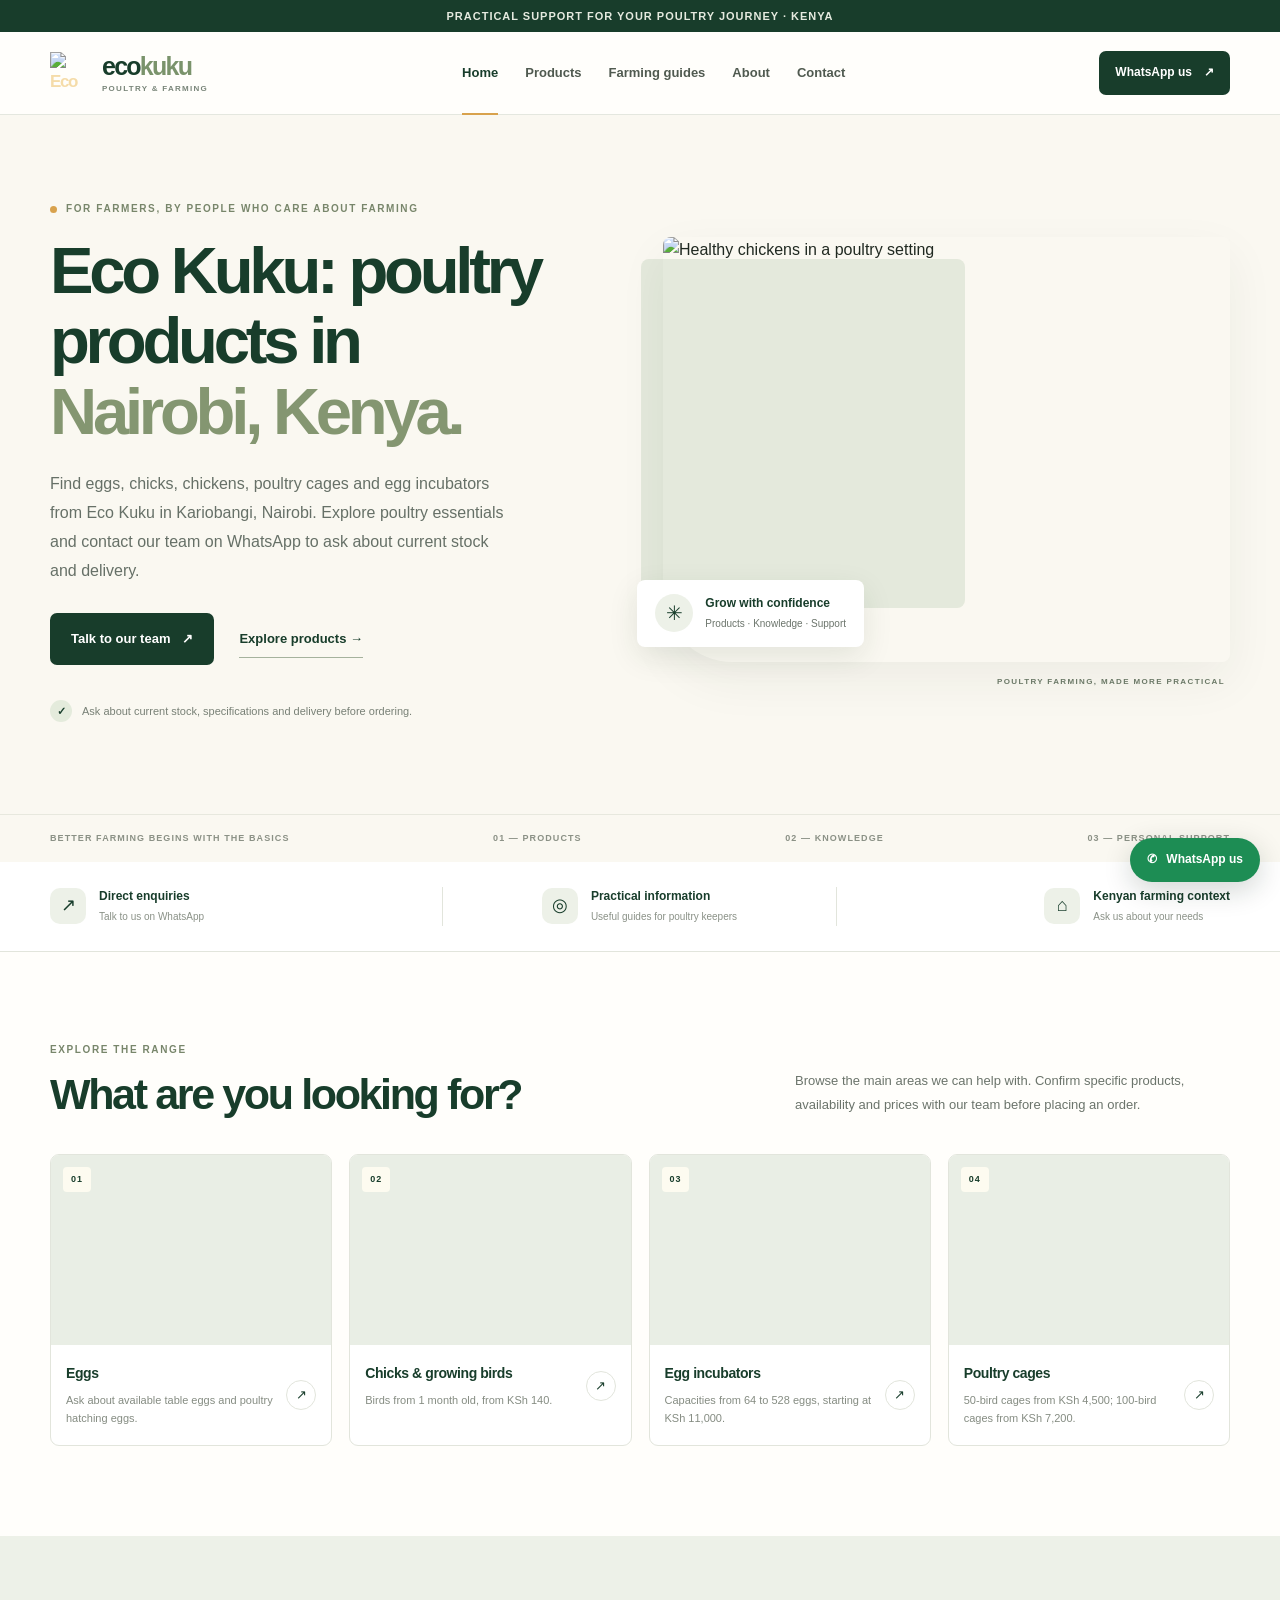
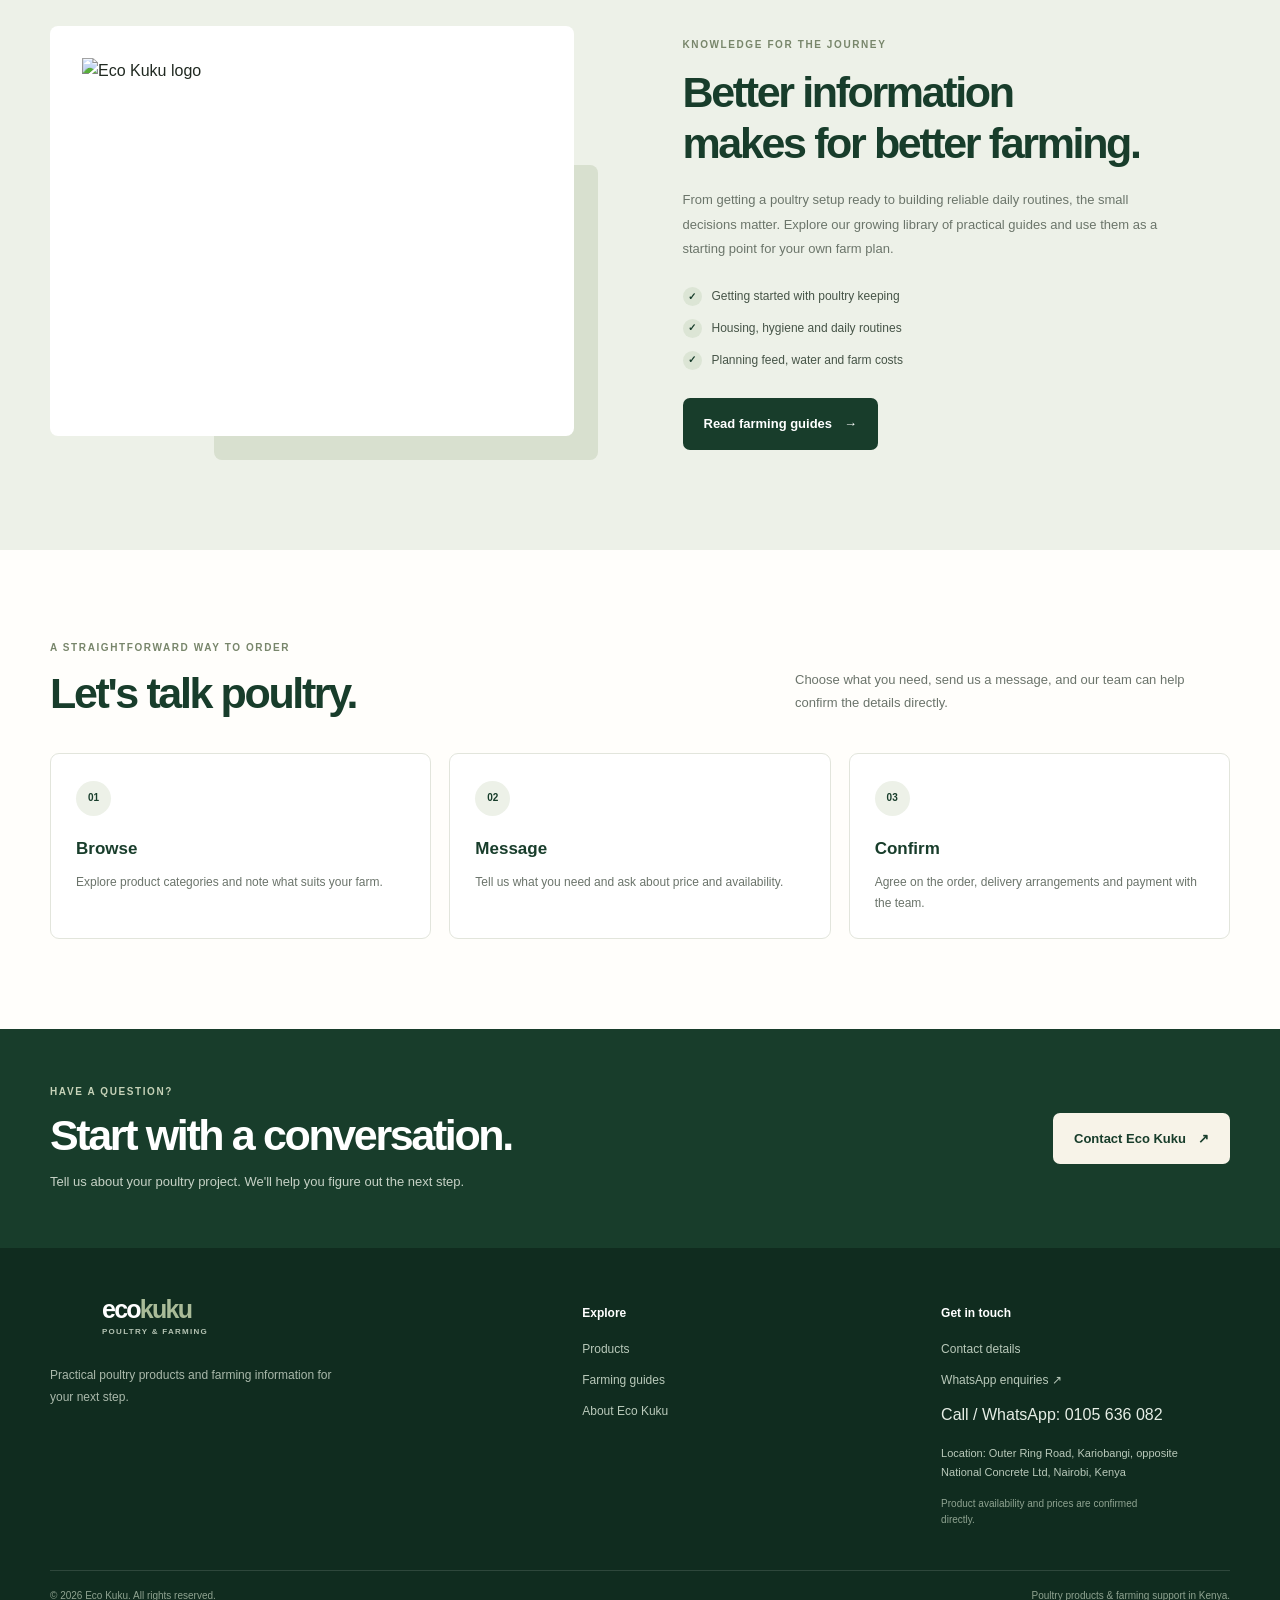
==== index.html @ aaed5050 "Improve homepage SEO for Eco Kuku brand and Nairobi poultry searches" ====
<!doctype html>
<html lang="en">
<head>
  <meta charset="utf-8">
  <meta name="viewport" content="width=device-width, initial-scale=1">
  <meta name="theme-color" content="#183d2b">
  <meta name="description" content="Eco Kuku is a poultry farm and supplier in Kariobangi, Nairobi, Kenya. Explore eggs, chicks, chickens, poultry cages and egg incubators. Contact us on WhatsApp.">
  <title>Eco Kuku Kenya | Eggs, Chicks, Chickens & Incubators</title>
  <link rel="canonical" href="https://ecokukufarm.com/">
  <meta property="og:type" content="website">
  <meta property="og:title" content="Eco Kuku Kenya | Poultry Products & Farming Support">
  <meta property="og:description" content="Explore eggs, chicks, chickens, poultry cages and egg incubators from Eco Kuku in Kariobangi, Nairobi, Kenya.">
  <meta property="og:url" content="https://ecokukufarm.com/">
  <meta property="og:image" content="https://i.postimg.cc/KYcvmJcQ/Screenshot-2026-10-16-161333.png">
  <script type="application/ld+json">{"@context":"https://schema.org","@type":"PoultryFarm","name":"Eco Kuku","url":"https://ecokukufarm.com/","image":"https://i.postimg.cc/KYcvmJcQ/Screenshot-2026-10-16-161333.png","telephone":"+254105636082","address":{"@type":"PostalAddress","streetAddress":"Outer Ring Road, Kariobangi, opposite National Concrete Ltd","addressLocality":"Nairobi","addressCountry":"KE"},"description":"Poultry products and farming support, including eggs, chicks, chickens, poultry cages and egg incubators."}</script>
  <link rel="preconnect" href="https://images.unsplash.com"><link rel="preconnect" href="https://i.postimg.cc">
  <link rel="stylesheet" href="assets/css/site.css">
  <script src="assets/js/site-config.js?v=20261016-location2"></script>
  <script src="assets/js/site.js?v=20261016-location2" defer></script>
</head>
<body>
<a class="skip-link" href="#main">Skip to content</a>
<div class="announcement">Practical support for your poultry journey <span aria-hidden="true">·</span> Kenya</div>
<header class="site-header">
  <div class="wrap header-row">
    <a class="brand" href="./" aria-label="Eco Kuku home"><span class="brand-icon logo-image"><img src="https://i.postimg.cc/KYcvmJcQ/Screenshot-2026-10-16-161333.png" alt="Eco Kuku logo" decoding="async" width="42" height="42"></span><span class="brand-name">eco<span>kuku</span><small>POULTRY & FARMING</small></span></a>
    <button class="menu-toggle" aria-expanded="false" aria-controls="site-nav">Menu <span>☰</span></button>
    <nav id="site-nav" class="site-nav" aria-label="Main navigation">
      <a class="active" href="./">Home</a><a href="products.html">Products</a><a href="farming-guides.html">Farming guides</a><a href="about.html">About</a><a href="contact.html">Contact</a>
    </nav>
    <a class="button button-small header-order wa-link" data-message="Hello Eco Kuku, I would like to enquire about your poultry products." href="contact.html">WhatsApp us <span aria-hidden="true">↗</span></a>
  </div>
</header>
<main id="main">
  <section class="hero">
    <div class="wrap hero-layout">
      <div class="hero-copy">
        <p class="eyebrow"><span class="eyebrow-dot"></span> For farmers, by people who care about farming</p>
        <h1>Eco Kuku: poultry products in <em>Nairobi, Kenya.</em></h1>
        <p class="hero-lede">Find eggs, chicks, chickens, poultry cages and egg incubators from Eco Kuku in Kariobangi, Nairobi. Explore poultry essentials and contact our team on WhatsApp to ask about current stock and delivery.</p>
        <div class="hero-actions"><a class="button wa-link" data-message="Hello Eco Kuku, I would like help choosing poultry products." href="contact.html">Talk to our team <span aria-hidden="true">↗</span></a><a class="text-link" href="products.html">Explore products <span aria-hidden="true">→</span></a></div>
        <div class="hero-note"><span class="note-mark">✓</span><span>Ask about current stock, specifications and delivery before ordering.</span></div>
      </div>
      <div class="hero-visual">
        <img src="https://images.unsplash.com/photo-1548550023-2bdb3c5beed7?auto=format&fit=crop&w=1100&q=85" alt="Healthy chickens in a poultry setting" fetchpriority="high" decoding="async">
        <div class="image-stamp"><span class="stamp-leaf">✳</span><span><strong>Grow with confidence</strong><small>Products · Knowledge · Support</small></span></div>
        <div class="visual-caption">POULTRY FARMING, MADE MORE PRACTICAL</div>
      </div>
    </div>
    <div class="hero-bottom" aria-hidden="true"><div class="wrap hero-bottom-inner"><span>BETTER FARMING BEGINS WITH THE BASICS</span><span>01 — PRODUCTS</span><span>02 — KNOWLEDGE</span><span>03 — PERSONAL SUPPORT</span></div></div>
  </section>
  <section class="trust-strip"><div class="wrap trust-grid"><div><span class="trust-icon">↗</span><span><strong>Direct enquiries</strong><small>Talk to us on WhatsApp</small></span></div><div><span class="trust-icon">◎</span><span><strong>Practical information</strong><small>Useful guides for poultry keepers</small></span></div><div><span class="trust-icon">⌂</span><span><strong>Kenyan farming context</strong><small>Ask us about your needs</small></span></div></div></section>
  <section class="section" id="categories"><div class="wrap">
    <div class="section-intro"><div><p class="eyebrow">Explore the range</p><h2>What are you looking for?</h2></div><p>Browse the main areas we can help with. Confirm specific products, availability and prices with our team before placing an order.</p></div>
    <div class="category-grid">
      <a class="category-card" href="products.html#eggs"><div class="category-image"><img src="https://i.postimg.cc/3J2w1M0J/Eco-Kuku-Fresh-Farm-Eggs.png" alt="Fresh eggs" loading="lazy" decoding="async"><span class="category-number">01</span></div><div class="category-info"><div><h3>Eggs</h3><p>Ask about available table eggs and poultry hatching eggs.</p></div><span class="arrow-circle">↗</span></div></a>
      <a class="category-card" href="products.html#chicks"><div class="category-image"><img src="https://i.postimg.cc/TPMpGd8R/Eco-Kuku-Chicks-Growing-Birds.png" alt="Young chicks" loading="lazy" decoding="async"><span class="category-number">02</span></div><div class="category-info"><div><h3>Chicks & growing birds</h3><p>Birds from 1 month old, from KSh 140.</p></div><span class="arrow-circle">↗</span></div></a>
      <a class="category-card" href="products.html#incubators-title"><div class="category-image"><img src="https://i.postimg.cc/50HvpxCY/Eco-Kuku-Egg-Incubator-Showcase.png" alt="Poultry incubator equipment" loading="lazy" decoding="async"><span class="category-number">03</span></div><div class="category-info"><div><h3>Egg incubators</h3><p>Capacities from 64 to 528 eggs, starting at KSh 11,000.</p></div><span class="arrow-circle">↗</span></div></a>
      <a class="category-card" href="products.html#cages"><div class="category-image"><img src="https://i.postimg.cc/2jbRd4b0/Eco-Kuku-Poultry-Cage-Solutions.png" alt="Poultry housing" loading="lazy" decoding="async"><span class="category-number">04</span></div><div class="category-info"><div><h3>Poultry cages</h3><p>50-bird cages from KSh 4,500; 100-bird cages from KSh 7,200.</p></div><span class="arrow-circle">↗</span></div></a>
    </div>
  </div></section>
  <section class="section section-sage"><div class="wrap two-column"><div class="editorial-photo logo-feature"><img src="https://i.postimg.cc/KYcvmJcQ/Screenshot-2026-10-16-161333.png" alt="Eco Kuku logo" loading="lazy" decoding="async" width="420" height="410"></div><div class="editorial-copy"><p class="eyebrow">Knowledge for the journey</p><h2>Better information makes for better farming.</h2><p>From getting a poultry setup ready to building reliable daily routines, the small decisions matter. Explore our growing library of practical guides and use them as a starting point for your own farm plan.</p><ul class="check-list"><li>Getting started with poultry keeping</li><li>Housing, hygiene and daily routines</li><li>Planning feed, water and farm costs</li></ul><a class="button button-dark" href="farming-guides.html">Read farming guides <span aria-hidden="true">→</span></a></div></div></section>
  <section class="section"><div class="wrap"><div class="section-intro"><div><p class="eyebrow">A straightforward way to order</p><h2>Let's talk poultry.</h2></div><p>Choose what you need, send us a message, and our team can help confirm the details directly.</p></div><div class="steps-grid"><article class="step-card"><span>01</span><h3>Browse</h3><p>Explore product categories and note what suits your farm.</p></article><article class="step-card"><span>02</span><h3>Message</h3><p>Tell us what you need and ask about price and availability.</p></article><article class="step-card"><span>03</span><h3>Confirm</h3><p>Agree on the order, delivery arrangements and payment with the team.</p></article></div></div></section>
  <section class="closing-cta"><div class="wrap cta-inner"><div><p class="eyebrow">Have a question?</p><h2>Start with a conversation.</h2><p>Tell us about your poultry project. We'll help you figure out the next step.</p></div><a class="button button-light wa-link" data-message="Hello Eco Kuku, I would like to discuss my poultry farming needs." href="contact.html">Contact Eco Kuku <span aria-hidden="true">↗</span></a></div></section>
</main>
<footer class="site-footer"><div class="wrap footer-main"><div class="footer-brand"><a class="brand brand-light" href="./"><span class="brand-icon logo-image"><img src="https://i.postimg.cc/KYcvmJcQ/Screenshot-2026-10-16-161333.png" alt="Eco Kuku logo" decoding="async" width="42" height="42"></span><span class="brand-name">eco<span>kuku</span><small>POULTRY & FARMING</small></span></a><p>Practical poultry products and farming information for your next step.</p></div><div><h3>Explore</h3><a href="products.html">Products</a><a href="farming-guides.html">Farming guides</a><a href="about.html">About Eco Kuku</a></div><div><h3>Get in touch</h3><a href="contact.html">Contact details</a><a class="wa-link" data-message="Hello Eco Kuku, I have a question." href="contact.html">WhatsApp enquiries ↗</a><p class="footer-phone">Call / WhatsApp: <a data-contact="phone" href="tel:0751300492">0751 300 492</a></p><p class="footer-location">Location: <span data-contact="location">Outer Ring Road, Kariobangi, opposite National Concrete Ltd, Nairobi, Kenya</span></p><small class="footer-note">Product availability and prices are confirmed directly.</small></div></div><div class="wrap footer-bottom"><span>© <span id="year">2026</span> Eco Kuku. All rights reserved.</span><span>Poultry products & farming support in Kenya.</span></div></footer>
<a class="floating-whatsapp wa-link" data-message="Hello Eco Kuku, I have a poultry enquiry." href="contact.html" aria-label="Contact Eco Kuku on WhatsApp">✆ <span>WhatsApp us</span></a>
</body></html>
---- assets/css/site.css ----
:root{--forest:#183d2b;--forest2:#244d37;--moss:#6e8564;--sage:#edf1e8;--cream:#faf8f1;--paper:#fffefb;--ink:#202921;--muted:#6b746b;--line:#e2e5dc;--ochre:#d8a24d;--radius:14px;--shadow:0 18px 50px #1b38210f}*{box-sizing:border-box}html{scroll-behavior:smooth;scroll-padding-top:100px}body{margin:0;background:var(--paper);color:var(--ink);font-family:Arial,Helvetica,sans-serif;font-size:16px;line-height:1.65;-webkit-font-smoothing:antialiased}img{display:block;width:100%;height:auto}a{color:inherit;text-decoration:none}button,a{-webkit-tap-highlight-color:transparent}a:focus-visible,button:focus-visible{outline:3px solid var(--ochre);outline-offset:3px}.wrap{width:min(1180px,calc(100% - 48px));margin-inline:auto}.skip-link{position:absolute;left:-9999px;top:8px;background:white;padding:10px;z-index:100}.skip-link:focus{left:8px}.announcement{background:var(--forest);color:#e5eadf;text-align:center;padding:7px 12px;font-size:11px;font-weight:600;letter-spacing:.09em;text-transform:uppercase}.site-header{background:#fffefbf2;backdrop-filter:blur(14px);position:sticky;top:0;z-index:50;border-bottom:1px solid #e4e7df}.header-row{min-height:82px;display:flex;align-items:center;justify-content:space-between;gap:28px}.brand{display:inline-flex;align-items:center;gap:10px;flex-shrink:0;color:var(--forest)}.brand-icon{display:grid;place-items:center;width:42px;height:42px;border-radius:12px;background:var(--forest);color:#f5dca9;font-family:Arial,Helvetica,sans-serif;font-size:17px;font-weight:800;letter-spacing:-.08em}.brand-icon.logo-image{background:transparent;border-radius:0;overflow:visible}.brand-icon.logo-image img{display:block;width:42px;height:42px;object-fit:contain;border-radius:0}.brand-name{font-family:Manrope,sans-serif;font-weight:800;font-size:25px;line-height:1;letter-spacing:-.07em}.brand-name>span{color:#7a936b}.brand-name small{display:block;font-family:Arial,Helvetica,sans-serif;font-size:8px;font-weight:700;letter-spacing:.16em;margin-top:6px;color:#798579}.site-nav{display:flex;align-items:center;gap:27px}.site-nav a{font-size:13px;color:#505a50;font-weight:600;transition:color .2s}.site-nav a:hover,.site-nav a.active{color:var(--forest)}.site-nav a.active{position:relative}.site-nav a.active:after{content:'';position:absolute;bottom:-31px;left:0;right:0;height:2px;background:var(--ochre)}.button{display:inline-flex;align-items:center;justify-content:center;gap:12px;border:1px solid transparent;border-radius:7px;background:var(--forest);color:white;padding:14px 20px;font-size:13px;font-weight:700;transition:transform .2s,background .2s;cursor:pointer}.button:hover{background:var(--forest2);transform:translateY(-1px)}.button-small{padding:11px 15px;font-size:12px}.button-light{background:#f7f3e8;color:var(--forest)}.button-light:hover{background:#fff;color:var(--forest)}.button-dark{background:var(--forest)}.menu-toggle{display:none;border:1px solid var(--line);background:#fff;border-radius:7px;padding:10px 12px;color:var(--forest);font:600 13px 'DM Sans',sans-serif}.hero{background:var(--cream);position:relative;overflow:hidden}.hero-layout{display:grid;grid-template-columns:1.04fr .96fr;gap:72px;align-items:center;padding-top:76px;padding-bottom:78px}.hero-copy{padding:10px 0 14px}.eyebrow{display:flex;align-items:center;gap:9px;margin:0 0 18px;color:#78866b;font-size:10px;font-weight:800;letter-spacing:.16em;text-transform:uppercase}.eyebrow-dot{width:7px;height:7px;border-radius:50%;background:var(--ochre)}h1,h2,h3,p{margin-top:0}h1,h2,h3{font-family:Manrope,'DM Sans',sans-serif}.hero h1{font-size:clamp(43px,5.1vw,67px);font-weight:600;letter-spacing:-.065em;line-height:1.08;color:var(--forest);margin:0 0 23px;max-width:600px}.hero h1 em{font-style:normal;color:#849671}.hero-lede{max-width:465px;font-size:16px;line-height:1.8;color:#667067;margin-bottom:28px}.hero-actions{display:flex;align-items:center;gap:25px;flex-wrap:wrap}.text-link{font-size:13px;font-weight:700;color:var(--forest);border-bottom:1px solid #a5b29d;padding:8px 0}.hero-note{display:flex;align-items:center;gap:10px;margin-top:35px;max-width:420px;color:#788076;font-size:11px}.note-mark{display:grid;place-items:center;width:22px;height:22px;flex-shrink:0;border-radius:50%;background:#e4ebdc;color:var(--forest);font-weight:800}.hero-visual{position:relative;padding:0 0 28px 22px}.hero-visual:before{content:'';position:absolute;left:0;top:22px;width:55%;height:77%;background:#e4e9dc;border-radius:8px}.hero-visual>img{position:relative;height:425px;object-fit:cover;border-radius:8px 8px 8px 70px;box-shadow:var(--shadow)}.image-stamp{position:absolute;left:-4px;bottom:43px;background:white;box-shadow:0 10px 30px #1b38211a;padding:14px 18px;border-radius:8px;display:flex;align-items:center;gap:12px}.stamp-leaf{display:grid;place-items:center;width:38px;height:38px;background:var(--sage);color:var(--forest);font-size:20px;border-radius:50%}.image-stamp strong,.image-stamp small{display:block}.image-stamp strong{font-size:12px;color:var(--forest)}.image-stamp small{font-size:10px;color:var(--muted);margin-top:3px}.visual-caption{position:absolute;right:5px;bottom:2px;font-size:8px;letter-spacing:.17em;font-weight:800;color:#6b7967}.hero-bottom{border-top:1px solid #e7e8de}.hero-bottom-inner{display:flex;justify-content:space-between;gap:18px;padding:16px 0;color:#8b9186;font-size:9px;font-weight:700;letter-spacing:.12em}.trust-strip{border-bottom:1px solid var(--line);background:white}.trust-grid{display:grid;grid-template-columns:repeat(3,1fr);padding:25px 0}.trust-grid>div{display:flex;align-items:center;justify-content:center;gap:13px;border-right:1px solid var(--line)}.trust-grid>div:first-child{justify-content:flex-start}.trust-grid>div:last-child{border:0;justify-content:flex-end}.trust-icon{display:grid;place-items:center;width:36px;height:36px;border-radius:10px;background:var(--sage);color:var(--forest);font-size:18px}.trust-grid strong,.trust-grid small{display:block}.trust-grid strong{font-size:12px;color:var(--forest)}.trust-grid small{font-size:10px;color:#8a9187;margin-top:3px}.section{padding:90px 0}.section-sage{background:var(--sage)}.section-intro{display:flex;align-items:end;justify-content:space-between;gap:50px;margin-bottom:34px}.section-intro .eyebrow{margin-bottom:11px}.section-intro h2,.editorial-copy h2,.cta-inner h2,.page-hero h1{color:var(--forest);font-size:clamp(30px,3.6vw,43px);font-weight:600;letter-spacing:-.055em;line-height:1.18;margin-bottom:0}.section-intro>p{max-width:435px;margin:0 0 4px;color:var(--muted);font-size:13px;line-height:1.8}.category-grid{display:grid;grid-template-columns:repeat(4,minmax(0,1fr));gap:17px}.category-card{border:1px solid var(--line);border-radius:9px;overflow:hidden;background:white;transition:transform .2s,box-shadow .2s}.category-card:hover{transform:translateY(-4px);box-shadow:var(--shadow)}.category-image{height:190px;position:relative;overflow:hidden;background:#e9eee5}.category-image img{height:100%;object-fit:cover;transition:transform .4s}.category-card:hover .category-image img{transform:scale(1.04)}.category-number{position:absolute;left:12px;top:12px;padding:5px 8px;border-radius:4px;background:#fffdf1e8;color:var(--forest);font-size:9px;font-weight:800;letter-spacing:.1em}.category-info{display:flex;align-items:center;justify-content:space-between;gap:10px;padding:17px 15px 18px}.category-info h3{font-size:14px;letter-spacing:-.03em;color:var(--forest);margin:0 0 7px}.category-info p{font-size:11px;color:#858c82;line-height:1.6;margin:0}.arrow-circle{display:grid;place-items:center;width:30px;height:30px;flex-shrink:0;border:1px solid var(--line);border-radius:50%;color:var(--forest);font-size:13px}.two-column{display:grid;grid-template-columns:1fr 1fr;align-items:center;gap:85px}.editorial-photo{position:relative;padding:0 24px 24px 0}.editorial-photo:before{content:'';position:absolute;right:0;bottom:0;width:70%;height:68%;background:#d8e0cf;border-radius:8px}.editorial-photo img{position:relative;height:410px;object-fit:cover;border-radius:8px}.photo-label{position:absolute;bottom:0;left:0;padding:12px 15px;background:white;color:var(--forest);font-size:9px;font-weight:800;letter-spacing:.12em}.editorial-copy .eyebrow{margin-bottom:14px}.editorial-copy h2{max-width:460px;margin-bottom:19px}.editorial-copy>p:not(.eyebrow){max-width:490px;color:#6b756a;font-size:13px;line-height:1.9}.check-list{list-style:none;padding:0;margin:25px 0 28px;display:grid;gap:12px}.check-list li{font-size:12px;color:#465447;display:flex;align-items:center;gap:10px}.check-list li:before{content:'✓';display:grid;place-items:center;width:19px;height:19px;border-radius:50%;background:#dce5d5;color:var(--forest);font-size:10px;font-weight:800}.steps-grid{display:grid;grid-template-columns:repeat(3,1fr);gap:18px}.step-card{padding:27px 25px 23px;border:1px solid var(--line);border-radius:9px;background:#fff}.step-card>span{display:grid;place-items:center;width:35px;height:35px;background:var(--sage);border-radius:50%;font-size:10px;font-weight:800;color:var(--forest);margin-bottom:19px}.step-card h3{font-size:17px;color:var(--forest);margin-bottom:9px}.step-card p{font-size:12px;line-height:1.8;color:var(--muted);margin:0}.closing-cta{background:var(--forest);padding:55px 0}.cta-inner{display:flex;align-items:center;justify-content:space-between;gap:30px}.cta-inner .eyebrow{color:#c6d2b8;margin-bottom:10px}.cta-inner h2{color:#fff;margin-bottom:10px}.cta-inner p:not(.eyebrow){color:#c6d2c6;font-size:13px;margin:0}.footer-main{display:grid;grid-template-columns:1.6fr 1fr 1fr;gap:70px;padding-top:48px;padding-bottom:42px}.site-footer{background:#102c1f;color:#e6eee6}.brand-light{color:white}.brand-light .brand-icon{background:#f4f0e4;color:var(--forest)}.brand-light .brand-name>span{color:#a9bb98}.brand-light .brand-name small{color:#b4c3b3}.footer-brand>p{max-width:300px;margin:19px 0 0;color:#aab9ab;font-size:12px;line-height:1.8}.footer-main h3{color:#fff;font-size:12px;margin:8px 0 17px}.footer-main>div:not(:first-child)>a{display:block;width:max-content;max-width:100%;font-size:12px;color:#b9c9ba;margin-bottom:11px}.footer-main a:hover{color:#f0d49a}.footer-note{display:block;max-width:220px;color:#8fa391;font-size:10px;line-height:1.6;margin-top:14px}.footer-bottom{border-top:1px solid #ffffff20;padding-top:17px;padding-bottom:20px;display:flex;justify-content:space-between;gap:20px;color:#8fa391;font-size:10px}.floating-whatsapp{position:fixed;right:20px;bottom:18px;z-index:40;display:flex;align-items:center;gap:9px;padding:12px 17px;border-radius:99px;background:#1d8d54;color:white;font-size:12px;font-weight:800;box-shadow:0 8px 28px #0e241b30}.floating-whatsapp:hover{background:#177546;color:white}.page-hero{background:var(--cream);padding:68px 0 62px}.page-hero .eyebrow{margin-bottom:14px}.page-hero h1{max-width:750px;font-size:clamp(37px,5vw,57px);margin-bottom:17px}.page-hero p:not(.eyebrow){max-width:650px;color:var(--muted);line-height:1.85;font-size:15px;margin:0}.content-section{padding:58px 0 85px}.content-section h2{color:var(--forest);font-size:26px;letter-spacing:-.04em}.content-section h3{color:var(--forest);font-size:17px}.content-section p,.content-section li{font-size:14px;color:#626d62;line-height:1.9}.content-grid{display:grid;grid-template-columns:repeat(3,minmax(0,1fr));gap:18px}.info-card{border:1px solid var(--line);border-radius:9px;overflow:hidden;background:#fff}.info-card img{height:180px;object-fit:cover}.info-card-body{padding:20px}.info-card h2,.info-card h3{font-size:17px;margin-bottom:9px}.info-card p{font-size:12px;margin-bottom:16px}.inline-link{font-size:12px;font-weight:800;color:var(--forest)}.contact-layout{display:grid;grid-template-columns:.85fr 1.15fr;gap:60px}.contact-panel{background:var(--sage);padding:28px;border-radius:10px}.contact-panel h2{color:var(--forest);font-size:23px}.contact-panel p{color:var(--muted);font-size:13px}.contact-detail{border-top:1px solid #d9e0d2;padding:15px 0}.contact-detail strong{display:block;font-size:12px;color:var(--forest);margin-bottom:3px}.contact-detail span{font-size:12px;color:var(--muted)}.faq-item{padding:18px 0;border-bottom:1px solid var(--line)}.faq-item h3{font-size:15px;margin-bottom:8px}.faq-item p{margin-bottom:0}.notice{padding:15px 17px;background:#f6f0dd;border-left:3px solid var(--ochre);color:#625737;font-size:12px;line-height:1.8}.article-list{display:grid;gap:20px}.article-row{padding:23px;border:1px solid var(--line);border-radius:9px}.article-row h2{margin:0 0 8px}.article-row p{margin:0}.no-js{padding:12px;background:#fff3d5;color:#4c3e1b;text-align:center}
@media(min-width:1400px){.hero-layout{padding-top:88px;padding-bottom:88px}.hero-visual>img{height:465px}.category-image{height:205px}}
@media(max-width:1000px){.header-row{gap:16px}.site-nav{gap:17px}.site-nav a{font-size:12px}.hero-layout{gap:40px}.hero-visual>img{height:370px}.category-grid{grid-template-columns:repeat(2,minmax(0,1fr))}.category-image{height:230px}.two-column{gap:45px}.footer-main{gap:35px}}
@media(max-width:760px){.wrap{width:calc(100% - 34px)}.header-row{min-height:70px;flex-wrap:wrap}.header-order{display:none}.menu-toggle{display:flex;align-items:center;gap:9px;margin-left:auto}.site-nav{display:none;position:absolute;left:0;right:0;top:100%;padding:8px 20px 18px;background:#fff;border-bottom:1px solid var(--line);box-shadow:0 15px 25px #102c1f0b;align-items:stretch;gap:0;flex-direction:column}.site-nav.is-open{display:flex}.site-nav a{padding:13px 4px;border-bottom:1px solid #eef0e9;font-size:13px}.site-nav a:last-child{border:0}.site-nav a.active:after{display:none}.brand-name{font-size:23px}.hero-layout{grid-template-columns:1fr;gap:35px;padding-top:48px;padding-bottom:42px}.hero h1{font-size:clamp(42px,10vw,58px);max-width:550px}.hero-lede{font-size:14px}.hero-visual{margin-left:8px;padding-left:13px}.hero-visual>img{height:330px;border-bottom-left-radius:45px}.image-stamp{left:-8px;bottom:35px;padding:11px 13px}.hero-bottom-inner{flex-wrap:wrap;justify-content:flex-start;gap:10px 20px}.hero-bottom-inner span:first-child{width:100%}.trust-grid{grid-template-columns:1fr;gap:0;padding:8px 0}.trust-grid>div,.trust-grid>div:first-child,.trust-grid>div:last-child{justify-content:flex-start;border-right:0;border-bottom:1px solid var(--line);padding:13px 0}.trust-grid>div:last-child{border-bottom:0}.section{padding:61px 0}.section-intro{display:block;margin-bottom:25px}.section-intro h2,.editorial-copy h2,.cta-inner h2{font-size:32px}.section-intro>p{margin-top:14px;font-size:12px}.category-grid{gap:12px}.category-image{height:155px}.category-info{padding:13px 11px}.category-info h3{font-size:12px}.category-info p{font-size:10px}.arrow-circle{width:26px;height:26px}.two-column{grid-template-columns:1fr;gap:34px}.editorial-photo img{height:300px}.editorial-copy>p:not(.eyebrow){font-size:12px}.steps-grid{grid-template-columns:1fr;gap:12px}.step-card{padding:21px}.step-card>span{margin-bottom:13px}.cta-inner{display:block}.cta-inner .button{margin-top:22px}.footer-main{grid-template-columns:1fr 1fr;gap:30px 20px;padding-top:38px}.footer-brand{grid-column:1/-1}.footer-bottom{flex-direction:column;gap:7px}.page-hero{padding:48px 0}.page-hero h1{font-size:39px}.page-hero p:not(.eyebrow){font-size:13px}.content-grid{grid-template-columns:1fr 1fr}.contact-layout{grid-template-columns:1fr;gap:25px}.floating-whatsapp{right:12px;bottom:12px;padding:11px 14px}.floating-whatsapp span{display:inline}}
@media(max-width:430px){.wrap{width:calc(100% - 28px)}.brand-icon{width:37px;height:37px}.brand-name{font-size:21px}.hero h1{font-size:41px}.hero-actions{gap:16px}.hero-actions .button{padding:13px 15px}.category-grid{grid-template-columns:1fr 1fr}.category-image{height:125px}.category-info{align-items:flex-start}.category-info p{font-size:9px}.arrow-circle{width:23px;height:23px}.content-grid{grid-template-columns:1fr}.footer-main{grid-template-columns:1fr}.footer-brand{grid-column:auto}.footer-bottom{font-size:9px}}


/* Incubator catalogue */
.incubator-showcase{margin-top:48px}.showcase-heading{display:flex;align-items:end;justify-content:space-between;gap:35px;margin-bottom:23px}.showcase-heading .eyebrow{margin-bottom:10px}.showcase-heading h2{font-size:clamp(29px,3.2vw,39px);letter-spacing:-.055em;margin:0;color:var(--forest)}.showcase-heading>p{max-width:440px;margin:0 0 3px;color:var(--muted);font-size:13px;line-height:1.8}.incubator-tabs{display:flex;gap:9px;flex-wrap:wrap;margin:0 0 32px}.incubator-tabs a{padding:10px 14px;border:1px solid var(--line);border-radius:99px;background:#fff;color:var(--forest);font-size:11px;font-weight:800}.incubator-tabs a:hover{background:var(--sage);border-color:#c9d5c1}.incubator-category{padding:27px 0 35px;border-top:1px solid var(--line);scroll-margin-top:110px}.incubator-category-head{display:flex;align-items:center;justify-content:space-between;gap:24px;margin-bottom:22px}.category-kicker{display:block;color:#8b966f;font-size:9px;font-weight:800;letter-spacing:.14em;text-transform:uppercase;margin-bottom:8px}.incubator-category-head h3{font-size:clamp(22px,2.6vw,29px);letter-spacing:-.045em;margin:0 0 7px;color:var(--forest)}.incubator-category-head p{max-width:690px;font-size:12px;line-height:1.8;color:var(--muted);margin:0}.category-symbol{display:grid;place-items:center;flex-shrink:0;width:54px;height:54px;border-radius:15px;background:var(--sage);color:var(--forest);font-size:26px}.incubator-products{display:grid;grid-template-columns:repeat(3,minmax(0,1fr));gap:16px}.incubator-product{overflow:hidden;border:1px solid var(--line);border-radius:10px;background:white;transition:transform .2s,box-shadow .2s}.incubator-product:hover{transform:translateY(-3px);box-shadow:var(--shadow)}.product-visual{height:205px;position:relative;display:flex;align-items:center;justify-content:center;overflow:hidden;background:linear-gradient(145deg,#f3f4ed,#e3e9dd)}.product-visual:before,.product-visual:after{content:'';position:absolute;border:1px solid #d5ddcf;border-radius:50%;width:210px;height:210px;right:-60px;top:-90px}.product-visual:after{width:150px;height:150px;right:auto;left:-45px;top:auto;bottom:-90px}.visual-mid{background:linear-gradient(145deg,#f3f0e5,#e4e8d9)}.visual-tall{background:linear-gradient(145deg,#edf0e9,#dce5d9)}.product-tag{position:absolute;top:13px;left:13px;z-index:2;background:#fffef2;color:var(--forest);border:1px solid #e3e7dc;border-radius:4px;padding:5px 8px;font-size:9px;font-weight:800}.machine{position:relative;z-index:1;border:2px solid #aab4a6;border-radius:7px;background:linear-gradient(110deg,#fdfdf9,#dce2d8);box-shadow:9px 12px 18px #203a241c;display:flex;align-items:center;justify-content:center}.machine-small{width:103px;height:112px}.machine-mid{width:120px;height:145px}.machine-tall{width:133px;height:164px}.machine:before{content:'';position:absolute;inset:8px;border:1px solid #c0c9bd;border-radius:3px}.machine-window{position:absolute;left:13%;top:15%;width:57%;height:62%;border:3px solid #b4c2b0;border-radius:3px;background:repeating-linear-gradient(0deg,#dce7d7 0 7px,#c6d6c0 7px 10px);box-shadow:inset 0 0 0 2px #f8faf5}.machine-window:after{content:'';position:absolute;inset:8px 5px;background:repeating-linear-gradient(0deg,transparent 0 17px,#94aa8b 17px 19px)}.machine-controls{position:absolute;right:8%;top:20%;width:13%;height:45%;border-radius:2px;background:repeating-linear-gradient(180deg,#526e54 0 4px,#a8b5a0 4px 8px)}.machine:after{content:'';position:absolute;bottom:-8px;left:12%;width:76%;height:7px;background:#9ba796;border-radius:0 0 3px 3px}.product-card-copy{padding:19px 18px 20px}.product-type{font-size:9px!important;letter-spacing:.13em;font-weight:800;color:#899570!important;margin:0 0 7px!important}.product-card-copy h4{font-family:Manrope,sans-serif;font-size:16px;line-height:1.35;letter-spacing:-.03em;color:var(--forest);margin:0 0 8px}.product-card-copy>p:not(.product-type){font-size:11px;line-height:1.8;color:var(--muted);margin:0 0 16px}.product-card-copy .inline-link{display:inline-block;line-height:1.6}.catalogue-footnote{font-size:10px!important;color:#7a806f!important;background:#f7f5ec;border-radius:6px;padding:12px 14px;margin:0}
@media(max-width:760px){.incubator-showcase{margin-top:35px}.showcase-heading{display:block}.showcase-heading>p{margin-top:12px}.incubator-tabs{gap:7px;margin-bottom:24px}.incubator-tabs a{font-size:10px;padding:9px 11px}.incubator-category{padding:23px 0 28px}.incubator-category-head{align-items:flex-start}.category-symbol{width:43px;height:43px;font-size:21px}.incubator-products{grid-template-columns:1fr 1fr;gap:11px}.product-visual{height:160px}.machine-tall{transform:scale(.85)}.machine-mid{transform:scale(.88)}.machine-small{transform:scale(.9)}.product-card-copy{padding:15px 12px}.product-card-copy h4{font-size:14px}.product-card-copy>p:not(.product-type){font-size:10px}.product-card-copy .inline-link{font-size:10px}}
@media(max-width:430px){.incubator-products{grid-template-columns:1fr}.product-visual{height:190px}.product-card-copy{padding:18px}.product-card-copy h4{font-size:16px}.product-card-copy>p:not(.product-type){font-size:11px}}

/* Compact, consistent incubator price card layout */
.incubator-price-grid{display:grid;grid-template-columns:minmax(0,1fr);max-width:680px;margin:22px auto 28px}.incubator-price-grid .info-card{margin:0}.incubator-price-grid .info-card-body{padding:24px 26px}.incubator-price-grid .check-list{display:grid;grid-template-columns:repeat(2,minmax(0,1fr));gap:10px 24px;margin:16px 0 22px}.incubator-price-grid .check-list li{padding:10px 0;border-bottom:1px solid var(--line);font-size:14px}.incubator-price-grid .check-list li strong{color:var(--forest)}
@media(max-width:520px){.incubator-price-grid .info-card-body{padding:20px 18px}.incubator-price-grid .check-list{grid-template-columns:1fr;gap:4px}.incubator-price-grid .check-list li{font-size:13px}}

/* Shopping cart */
.cart-panel{margin:28px 0 36px;padding:24px;border:1px solid var(--line);border-radius:12px;background:#fbfcf8;scroll-margin-top:110px}.cart-heading{display:flex;justify-content:space-between;align-items:center;gap:15px}.cart-heading .eyebrow{margin:0 0 4px}.cart-heading h2{margin:0;color:var(--forest);font-size:23px}.cart-clear{border:0;background:transparent;color:#737b70;text-decoration:underline;font:600 12px 'DM Sans',sans-serif;cursor:pointer}.cart-empty{margin:16px 0 4px!important;color:var(--muted);font-size:13px!important}.cart-items{margin-top:12px}.cart-row{display:grid;grid-template-columns:minmax(0,1fr) auto auto;align-items:center;gap:18px;padding:14px 0;border-bottom:1px solid var(--line)}.cart-product strong,.cart-product small{display:block}.cart-product strong{font-size:13px;color:var(--forest)}.cart-product small{font-size:11px;color:var(--muted)}.cart-controls{display:flex;align-items:center;gap:9px}.cart-controls button{min-width:28px;height:28px;border:1px solid var(--line);border-radius:5px;background:white;color:var(--forest);font-weight:700;cursor:pointer}.cart-controls span{min-width:14px;text-align:center;font-size:12px}.cart-controls .cart-remove{border:0;background:transparent;color:#8a5b4b;font-size:11px;text-decoration:underline}.cart-line-total{white-space:nowrap;font-size:12px;color:var(--forest)}.cart-summary{display:flex;align-items:center;justify-content:space-between;gap:20px;padding-top:20px}.cart-summary>strong{font-size:16px;color:var(--forest)}.cart-summary button:disabled{opacity:.45;cursor:not-allowed}.add-to-cart{display:inline-flex;align-items:center;justify-content:center;margin:5px 0 5px 8px;padding:6px 9px;border:1px solid #cbd6c4;border-radius:5px;background:#f4f7f0;color:var(--forest);font:700 10px 'DM Sans',sans-serif;white-space:nowrap;cursor:pointer}.add-to-cart:hover{background:#e4ebdc}.check-list li{flex-wrap:wrap}.info-card-body>.add-to-cart{margin:0 0 5px}.brand-light .brand-icon.logo-image{background:transparent}
@media(max-width:600px){.cart-panel{padding:17px 13px}.cart-heading h2{font-size:20px}.cart-row{grid-template-columns:minmax(0,1fr) auto;gap:10px}.cart-controls{grid-column:1;grid-row:2}.cart-line-total{grid-column:2;grid-row:1/3}.cart-summary{align-items:stretch;flex-direction:column;gap:13px}.cart-summary .button{width:100%}.add-to-cart{margin-left:0}.check-list li{gap:7px}}

/* Performance: avoid external font requests and reserve image space to reduce layout shifts. */
img{height:auto;content-visibility:auto}.brand-icon.logo-image img{width:42px;height:42px;object-fit:contain}.hero img{aspect-ratio:4/3;object-fit:cover}.product-card img,.info-card img{aspect-ratio:4/3;object-fit:cover}

/* Eco Kuku logo feature in the Knowledge for the journey section */
.editorial-photo.logo-feature img{object-fit:contain;background:#fff;padding:32px;border-radius:8px}
@media(max-width:760px){.editorial-photo.logo-feature img{height:300px;padding:24px}}

.footer-location{max-width:260px;margin:8px 0 0;color:#b9c9ba;font-size:11px;line-height:1.7}.footer-location span{color:#b9c9ba}
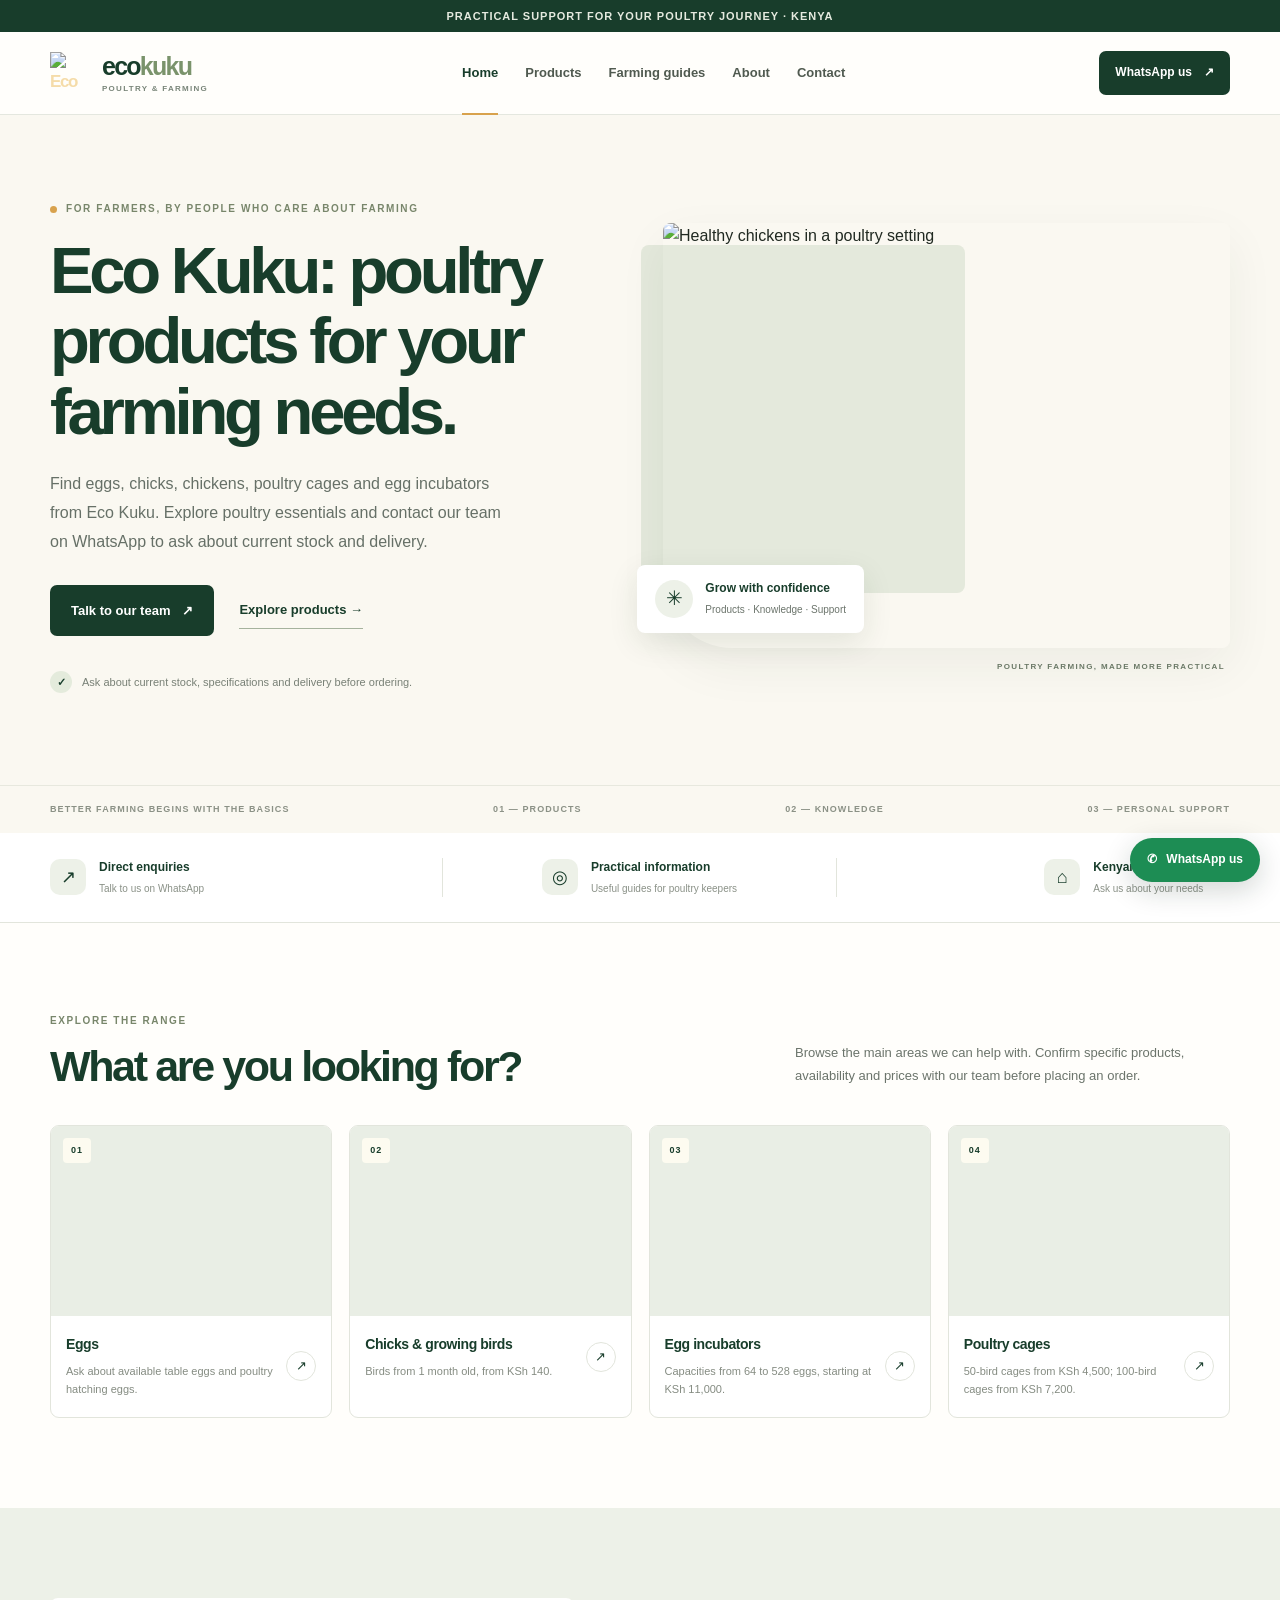
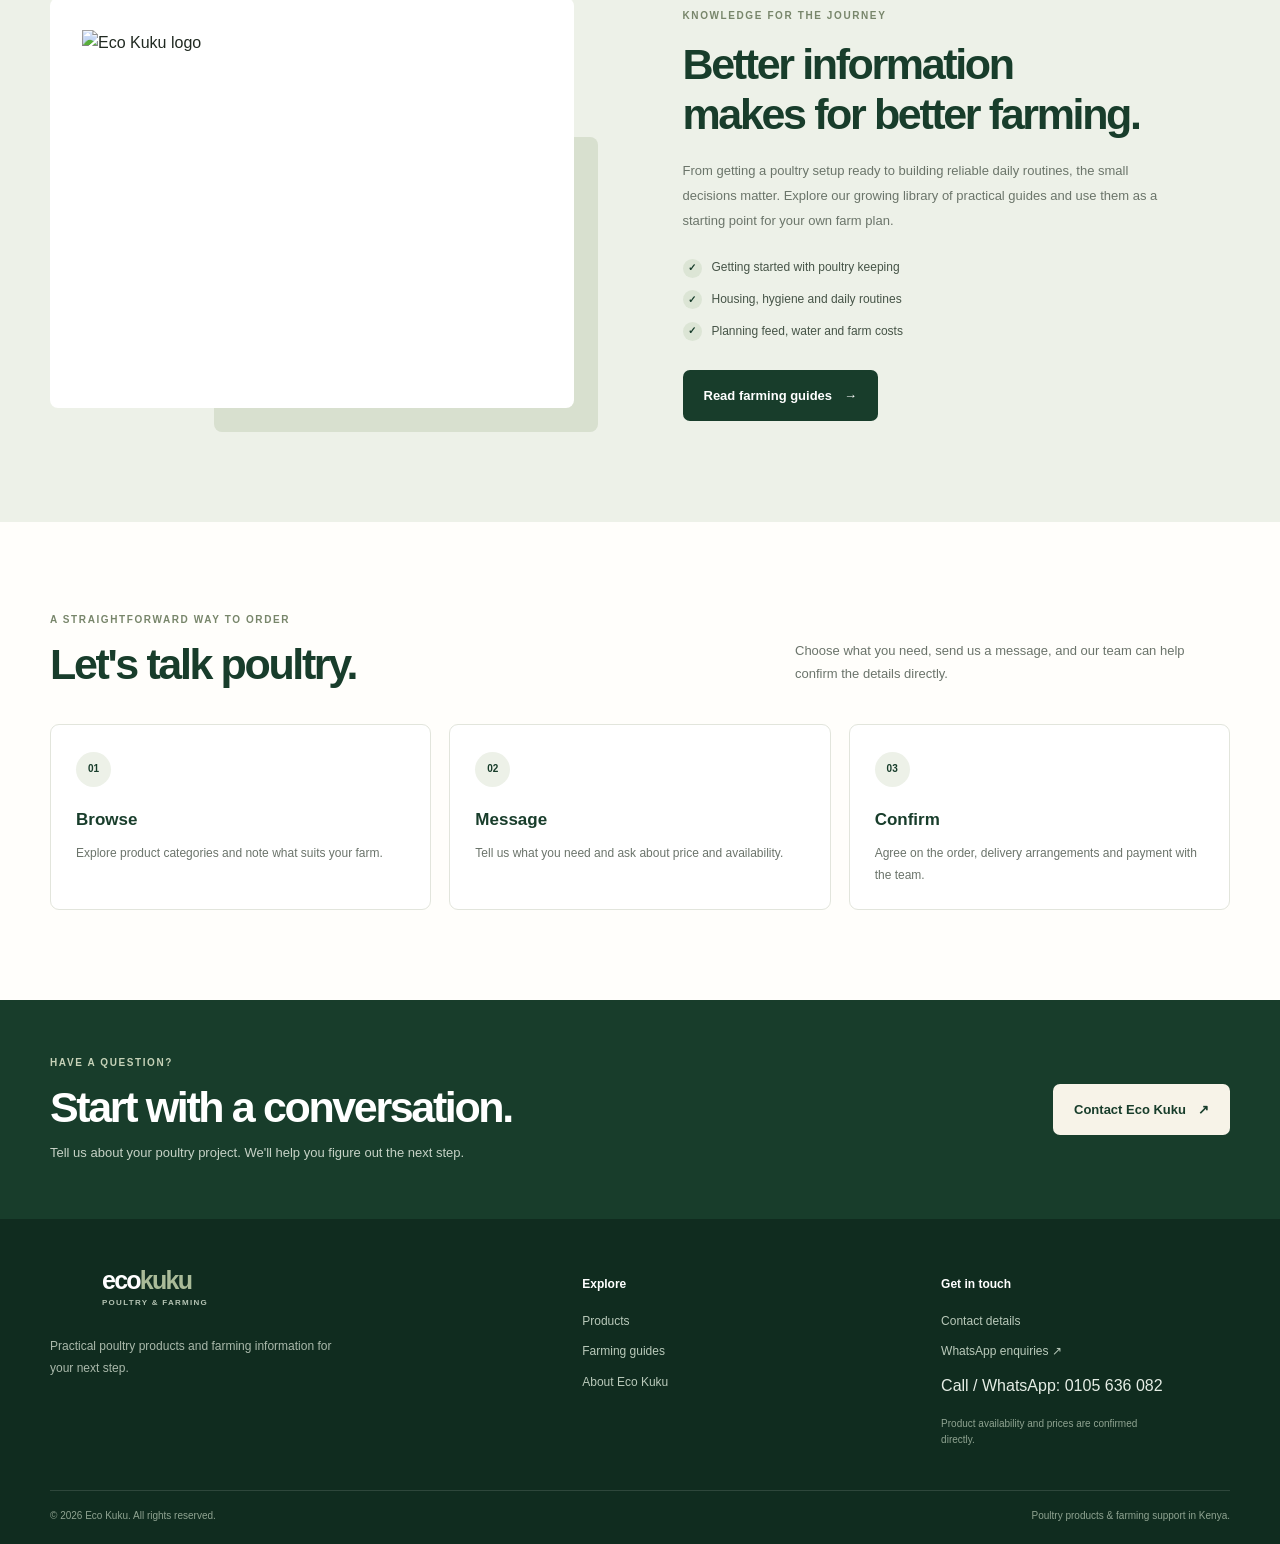
==== commit 358b3cae: "Temporarily remove business location from website" ====
--- a/index.html
+++ b/index.html
@@ -4,15 +4,15 @@
   <meta charset="utf-8">
   <meta name="viewport" content="width=device-width, initial-scale=1">
   <meta name="theme-color" content="#183d2b">
-  <meta name="description" content="Eco Kuku is a poultry farm and supplier in Kariobangi, Nairobi, Kenya. Explore eggs, chicks, chickens, poultry cages and egg incubators. Contact us on WhatsApp.">
+  <meta name="description" content="Eco Kuku supplies poultry products including eggs, chicks, chickens, poultry cages and egg incubators. Contact us on WhatsApp for enquiries.">
   <title>Eco Kuku Kenya | Eggs, Chicks, Chickens & Incubators</title>
   <link rel="canonical" href="https://ecokukufarm.com/">
   <meta property="og:type" content="website">
   <meta property="og:title" content="Eco Kuku Kenya | Poultry Products & Farming Support">
-  <meta property="og:description" content="Explore eggs, chicks, chickens, poultry cages and egg incubators from Eco Kuku in Kariobangi, Nairobi, Kenya.">
+  <meta property="og:description" content="Explore eggs, chicks, chickens, poultry cages and egg incubators from Eco Kuku. Contact us on WhatsApp for enquiries.">
   <meta property="og:url" content="https://ecokukufarm.com/">
   <meta property="og:image" content="https://i.postimg.cc/KYcvmJcQ/Screenshot-2026-10-16-161333.png">
-  <script type="application/ld+json">{"@context":"https://schema.org","@type":"PoultryFarm","name":"Eco Kuku","url":"https://ecokukufarm.com/","image":"https://i.postimg.cc/KYcvmJcQ/Screenshot-2026-10-16-161333.png","telephone":"+254105636082","address":{"@type":"PostalAddress","streetAddress":"Outer Ring Road, Kariobangi, opposite National Concrete Ltd","addressLocality":"Nairobi","addressCountry":"KE"},"description":"Poultry products and farming support, including eggs, chicks, chickens, poultry cages and egg incubators."}</script>
+  <script type="application/ld+json">{"@context":"https://schema.org","@type":"LocalBusiness","name":"Eco Kuku","url":"https://ecokukufarm.com/","image":"https://i.postimg.cc/KYcvmJcQ/Screenshot-2026-10-16-161333.png","telephone":"+254105636082","description":"Poultry products and farming support, including eggs, chicks, chickens, poultry cages and egg incubators."}</script>
   <link rel="preconnect" href="https://images.unsplash.com"><link rel="preconnect" href="https://i.postimg.cc">
   <link rel="stylesheet" href="assets/css/site.css">
   <script src="assets/js/site-config.js?v=20261016-location2"></script>
@@ -36,8 +36,8 @@
     <div class="wrap hero-layout">
       <div class="hero-copy">
         <p class="eyebrow"><span class="eyebrow-dot"></span> For farmers, by people who care about farming</p>
-        <h1>Eco Kuku: poultry products in <em>Nairobi, Kenya.</em></h1>
-        <p class="hero-lede">Find eggs, chicks, chickens, poultry cages and egg incubators from Eco Kuku in Kariobangi, Nairobi. Explore poultry essentials and contact our team on WhatsApp to ask about current stock and delivery.</p>
+        <h1>Eco Kuku: poultry products for your farming needs.</h1>
+        <p class="hero-lede">Find eggs, chicks, chickens, poultry cages and egg incubators from Eco Kuku. Explore poultry essentials and contact our team on WhatsApp to ask about current stock and delivery.</p>
         <div class="hero-actions"><a class="button wa-link" data-message="Hello Eco Kuku, I would like help choosing poultry products." href="contact.html">Talk to our team <span aria-hidden="true">↗</span></a><a class="text-link" href="products.html">Explore products <span aria-hidden="true">→</span></a></div>
         <div class="hero-note"><span class="note-mark">✓</span><span>Ask about current stock, specifications and delivery before ordering.</span></div>
       </div>
@@ -63,6 +63,6 @@
   <section class="section"><div class="wrap"><div class="section-intro"><div><p class="eyebrow">A straightforward way to order</p><h2>Let's talk poultry.</h2></div><p>Choose what you need, send us a message, and our team can help confirm the details directly.</p></div><div class="steps-grid"><article class="step-card"><span>01</span><h3>Browse</h3><p>Explore product categories and note what suits your farm.</p></article><article class="step-card"><span>02</span><h3>Message</h3><p>Tell us what you need and ask about price and availability.</p></article><article class="step-card"><span>03</span><h3>Confirm</h3><p>Agree on the order, delivery arrangements and payment with the team.</p></article></div></div></section>
   <section class="closing-cta"><div class="wrap cta-inner"><div><p class="eyebrow">Have a question?</p><h2>Start with a conversation.</h2><p>Tell us about your poultry project. We'll help you figure out the next step.</p></div><a class="button button-light wa-link" data-message="Hello Eco Kuku, I would like to discuss my poultry farming needs." href="contact.html">Contact Eco Kuku <span aria-hidden="true">↗</span></a></div></section>
 </main>
-<footer class="site-footer"><div class="wrap footer-main"><div class="footer-brand"><a class="brand brand-light" href="./"><span class="brand-icon logo-image"><img src="https://i.postimg.cc/KYcvmJcQ/Screenshot-2026-10-16-161333.png" alt="Eco Kuku logo" decoding="async" width="42" height="42"></span><span class="brand-name">eco<span>kuku</span><small>POULTRY & FARMING</small></span></a><p>Practical poultry products and farming information for your next step.</p></div><div><h3>Explore</h3><a href="products.html">Products</a><a href="farming-guides.html">Farming guides</a><a href="about.html">About Eco Kuku</a></div><div><h3>Get in touch</h3><a href="contact.html">Contact details</a><a class="wa-link" data-message="Hello Eco Kuku, I have a question." href="contact.html">WhatsApp enquiries ↗</a><p class="footer-phone">Call / WhatsApp: <a data-contact="phone" href="tel:0751300492">0751 300 492</a></p><p class="footer-location">Location: <span data-contact="location">Outer Ring Road, Kariobangi, opposite National Concrete Ltd, Nairobi, Kenya</span></p><small class="footer-note">Product availability and prices are confirmed directly.</small></div></div><div class="wrap footer-bottom"><span>© <span id="year">2026</span> Eco Kuku. All rights reserved.</span><span>Poultry products & farming support in Kenya.</span></div></footer>
+<footer class="site-footer"><div class="wrap footer-main"><div class="footer-brand"><a class="brand brand-light" href="./"><span class="brand-icon logo-image"><img src="https://i.postimg.cc/KYcvmJcQ/Screenshot-2026-10-16-161333.png" alt="Eco Kuku logo" decoding="async" width="42" height="42"></span><span class="brand-name">eco<span>kuku</span><small>POULTRY & FARMING</small></span></a><p>Practical poultry products and farming information for your next step.</p></div><div><h3>Explore</h3><a href="products.html">Products</a><a href="farming-guides.html">Farming guides</a><a href="about.html">About Eco Kuku</a></div><div><h3>Get in touch</h3><a href="contact.html">Contact details</a><a class="wa-link" data-message="Hello Eco Kuku, I have a question." href="contact.html">WhatsApp enquiries ↗</a><p class="footer-phone">Call / WhatsApp: <a data-contact="phone" href="tel:0751300492">0751 300 492</a></p><small class="footer-note">Product availability and prices are confirmed directly.</small></div></div><div class="wrap footer-bottom"><span>© <span id="year">2026</span> Eco Kuku. All rights reserved.</span><span>Poultry products & farming support in Kenya.</span></div></footer>
 <a class="floating-whatsapp wa-link" data-message="Hello Eco Kuku, I have a poultry enquiry." href="contact.html" aria-label="Contact Eco Kuku on WhatsApp">✆ <span>WhatsApp us</span></a>
 </body></html>
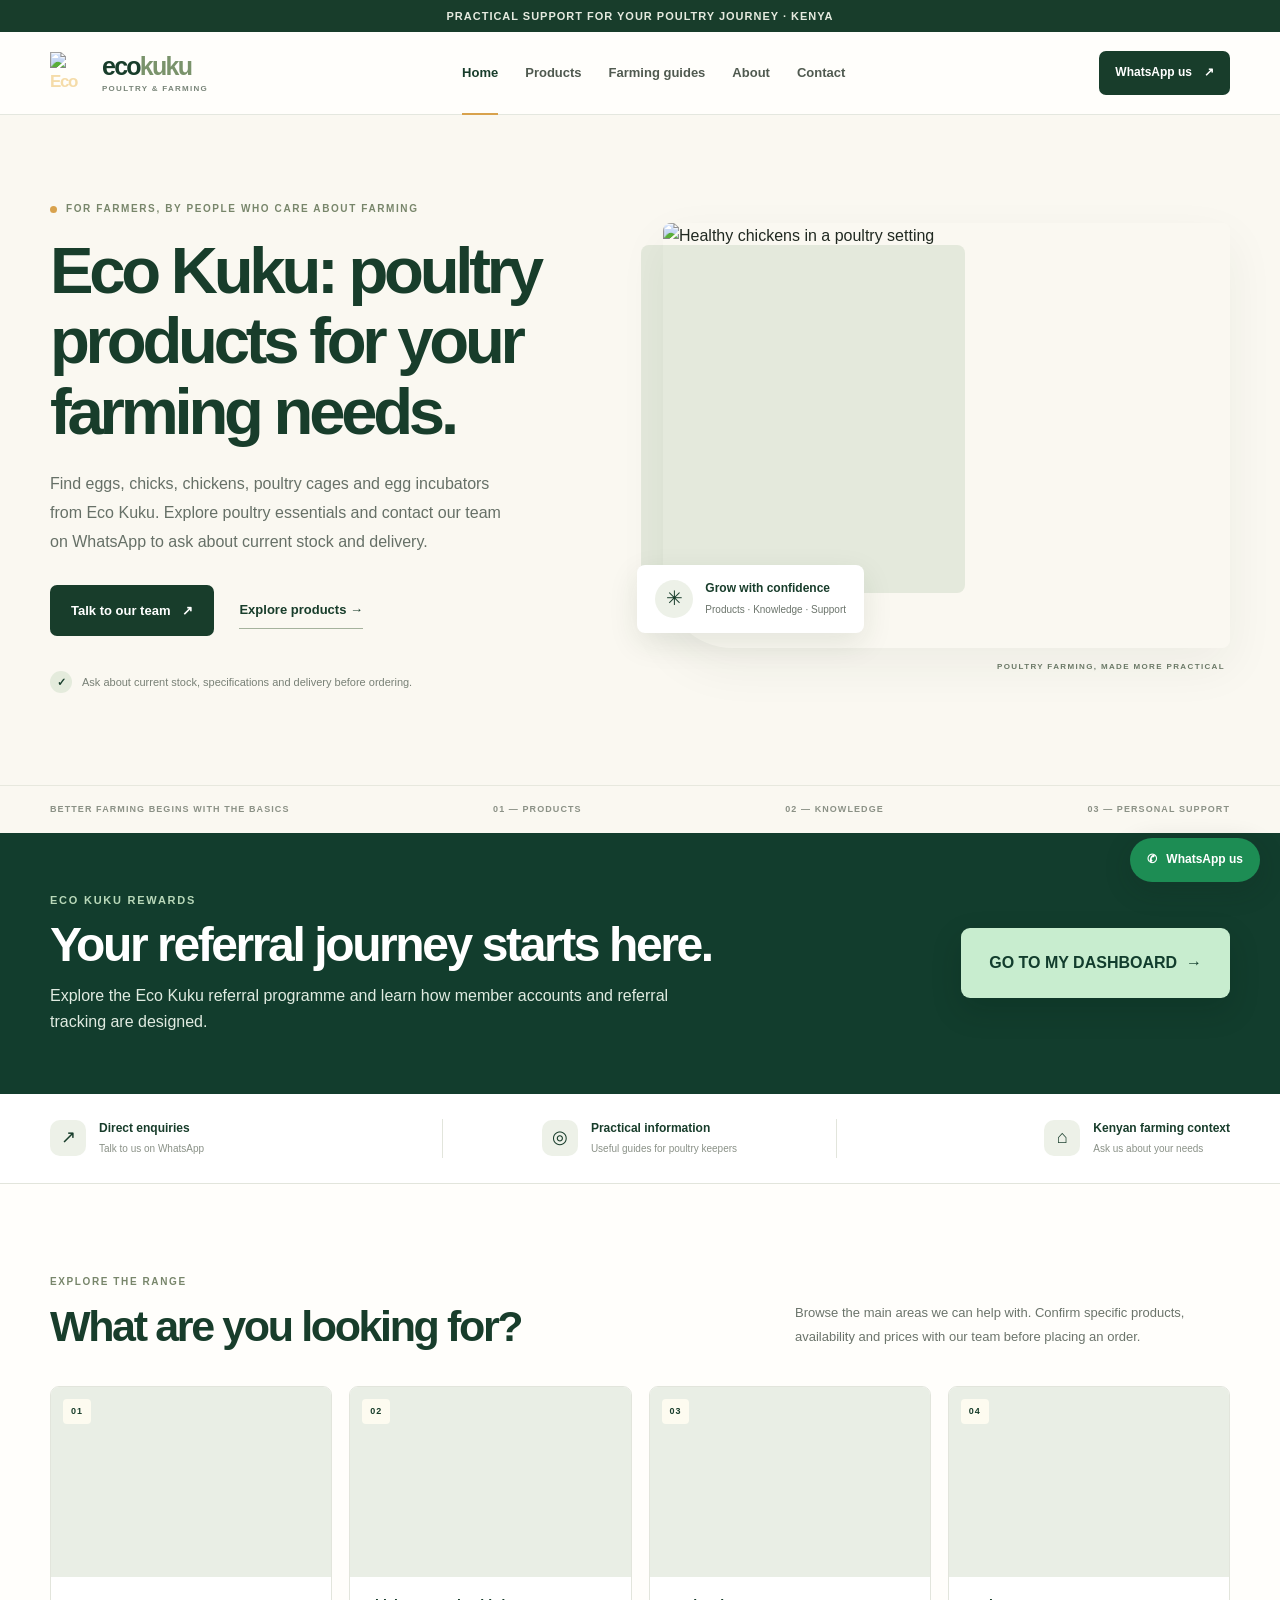
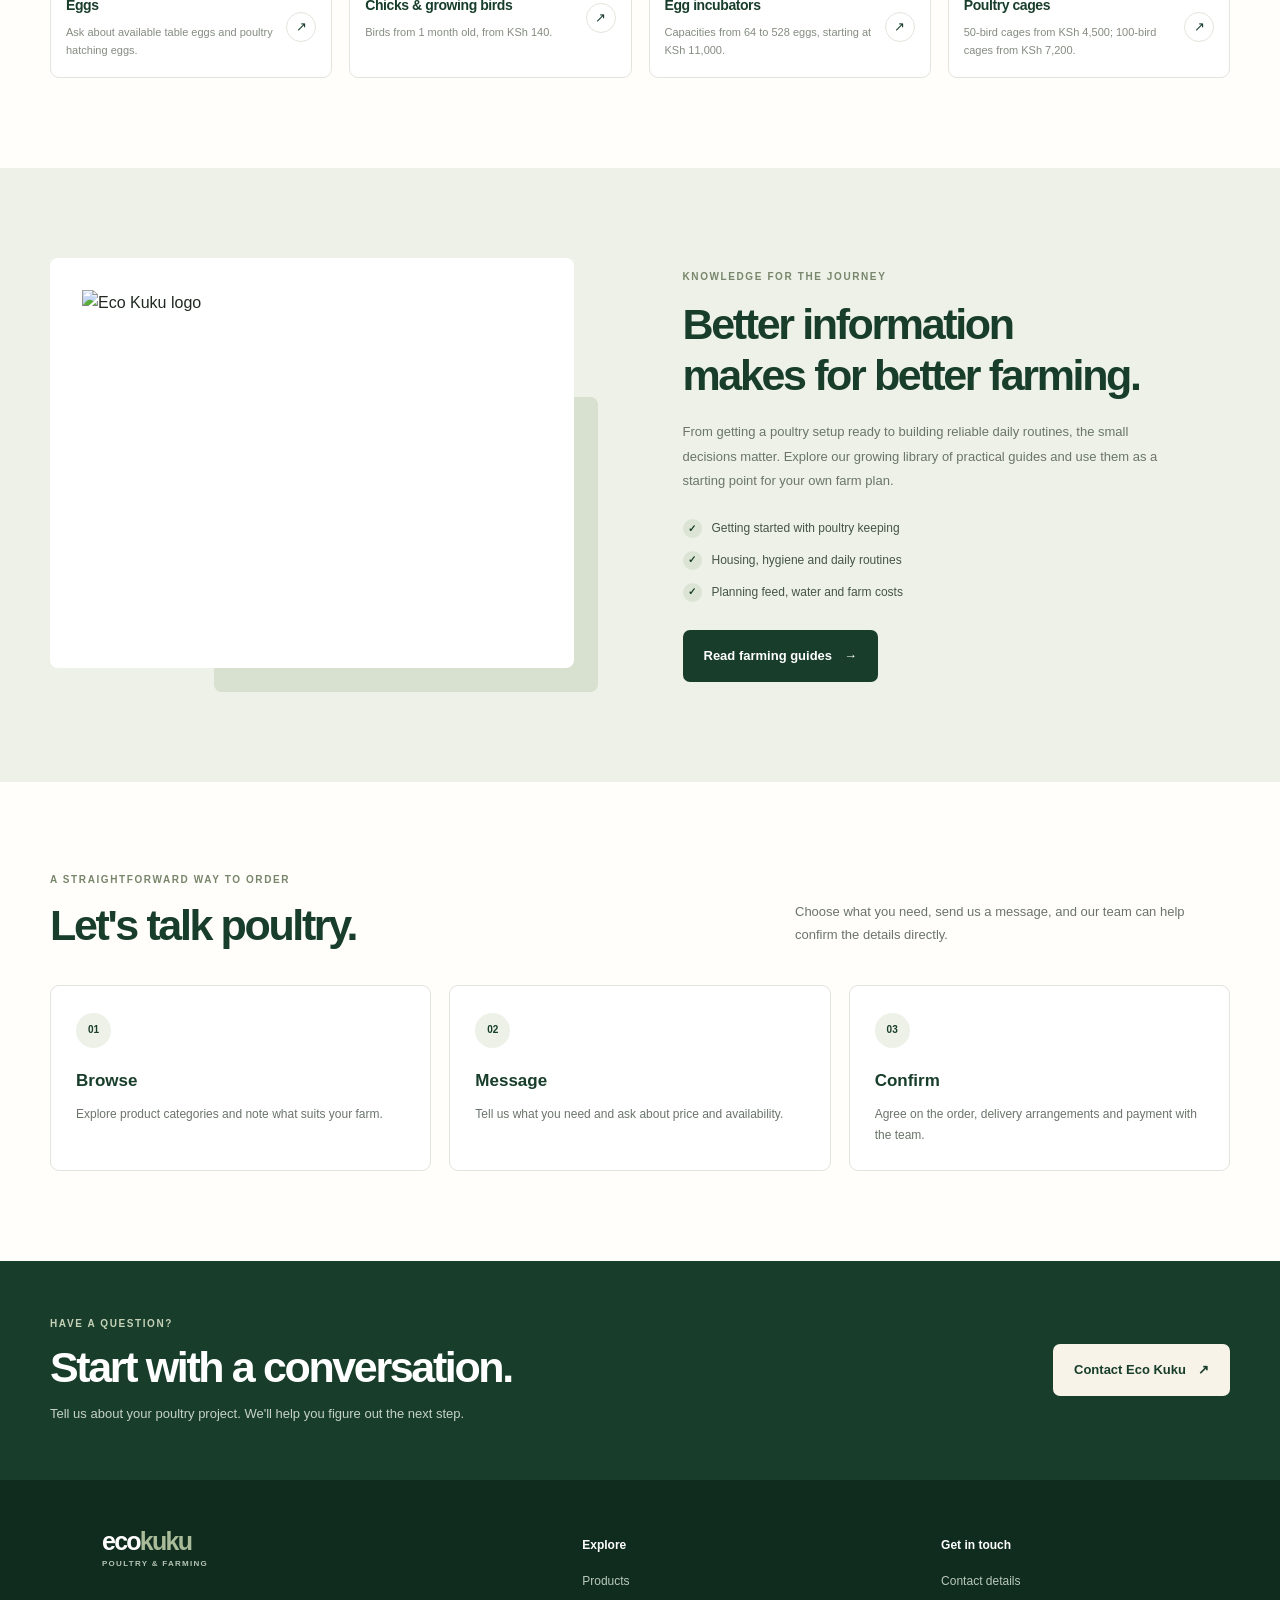
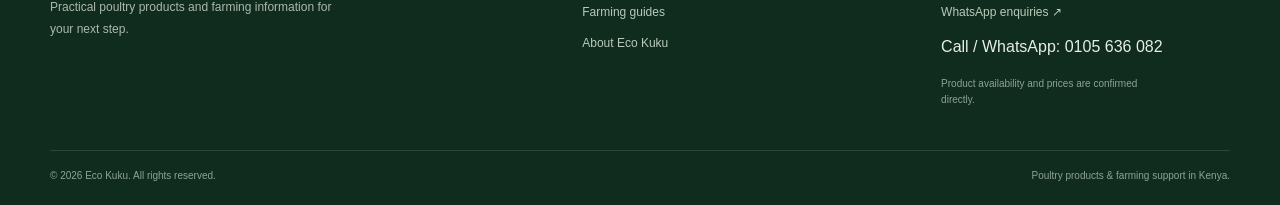
==== commit aaa30f1b: "Add prominent Eco Kuku Rewards dashboard banner" ====
--- a/index.html
+++ b/index.html
@@ -49,6 +49,12 @@
     </div>
     <div class="hero-bottom" aria-hidden="true"><div class="wrap hero-bottom-inner"><span>BETTER FARMING BEGINS WITH THE BASICS</span><span>01 — PRODUCTS</span><span>02 — KNOWLEDGE</span><span>03 — PERSONAL SUPPORT</span></div></div>
   </section>
+  <section class="rewards-promo" style="background:#123d2d;color:#fff;padding:58px 0;margin:0;">
+    <div class="wrap" style="display:grid;grid-template-columns:1fr auto;gap:28px;align-items:center;">
+      <div><p style="color:#b8d8b9;font-size:11px;font-weight:800;letter-spacing:.16em;margin:0 0 10px;">ECO KUKU REWARDS</p><h2 style="font-size:clamp(30px,4vw,48px);line-height:1.08;letter-spacing:-.05em;margin:0 0 12px;color:#fff;">Your referral journey starts here.</h2><p style="max-width:620px;color:#e0ebe1;margin:0;">Explore the Eco Kuku referral programme and learn how member accounts and referral tracking are designed.</p></div>
+      <a href="rewards.html" style="display:inline-flex;align-items:center;justify-content:center;min-width:260px;padding:22px 28px;border-radius:9px;background:#c8edcf;color:#123d2d;font-weight:900;font-size:16px;text-align:center;box-shadow:0 12px 30px #071d1233;">GO TO MY DASHBOARD&nbsp; →</a>
+    </div>
+  </section>
   <section class="trust-strip"><div class="wrap trust-grid"><div><span class="trust-icon">↗</span><span><strong>Direct enquiries</strong><small>Talk to us on WhatsApp</small></span></div><div><span class="trust-icon">◎</span><span><strong>Practical information</strong><small>Useful guides for poultry keepers</small></span></div><div><span class="trust-icon">⌂</span><span><strong>Kenyan farming context</strong><small>Ask us about your needs</small></span></div></div></section>
   <section class="section" id="categories"><div class="wrap">
     <div class="section-intro"><div><p class="eyebrow">Explore the range</p><h2>What are you looking for?</h2></div><p>Browse the main areas we can help with. Confirm specific products, availability and prices with our team before placing an order.</p></div>
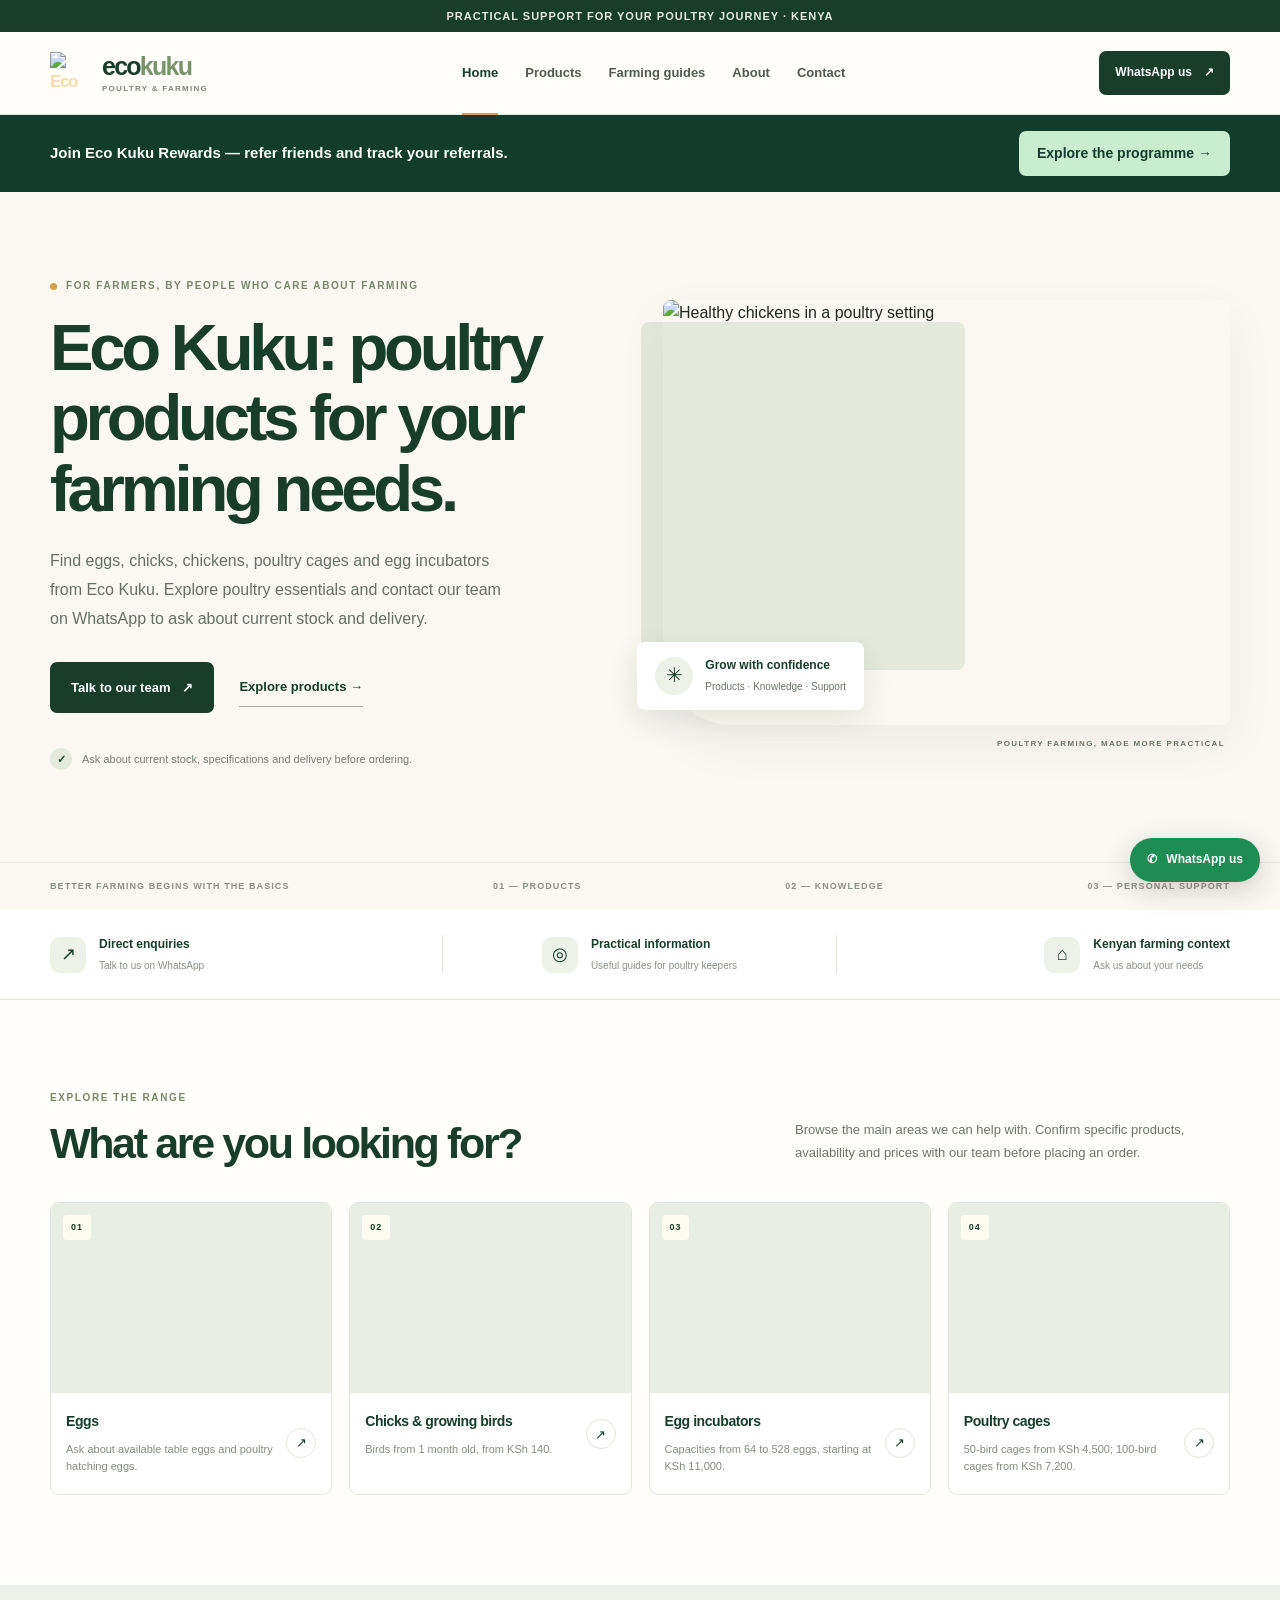
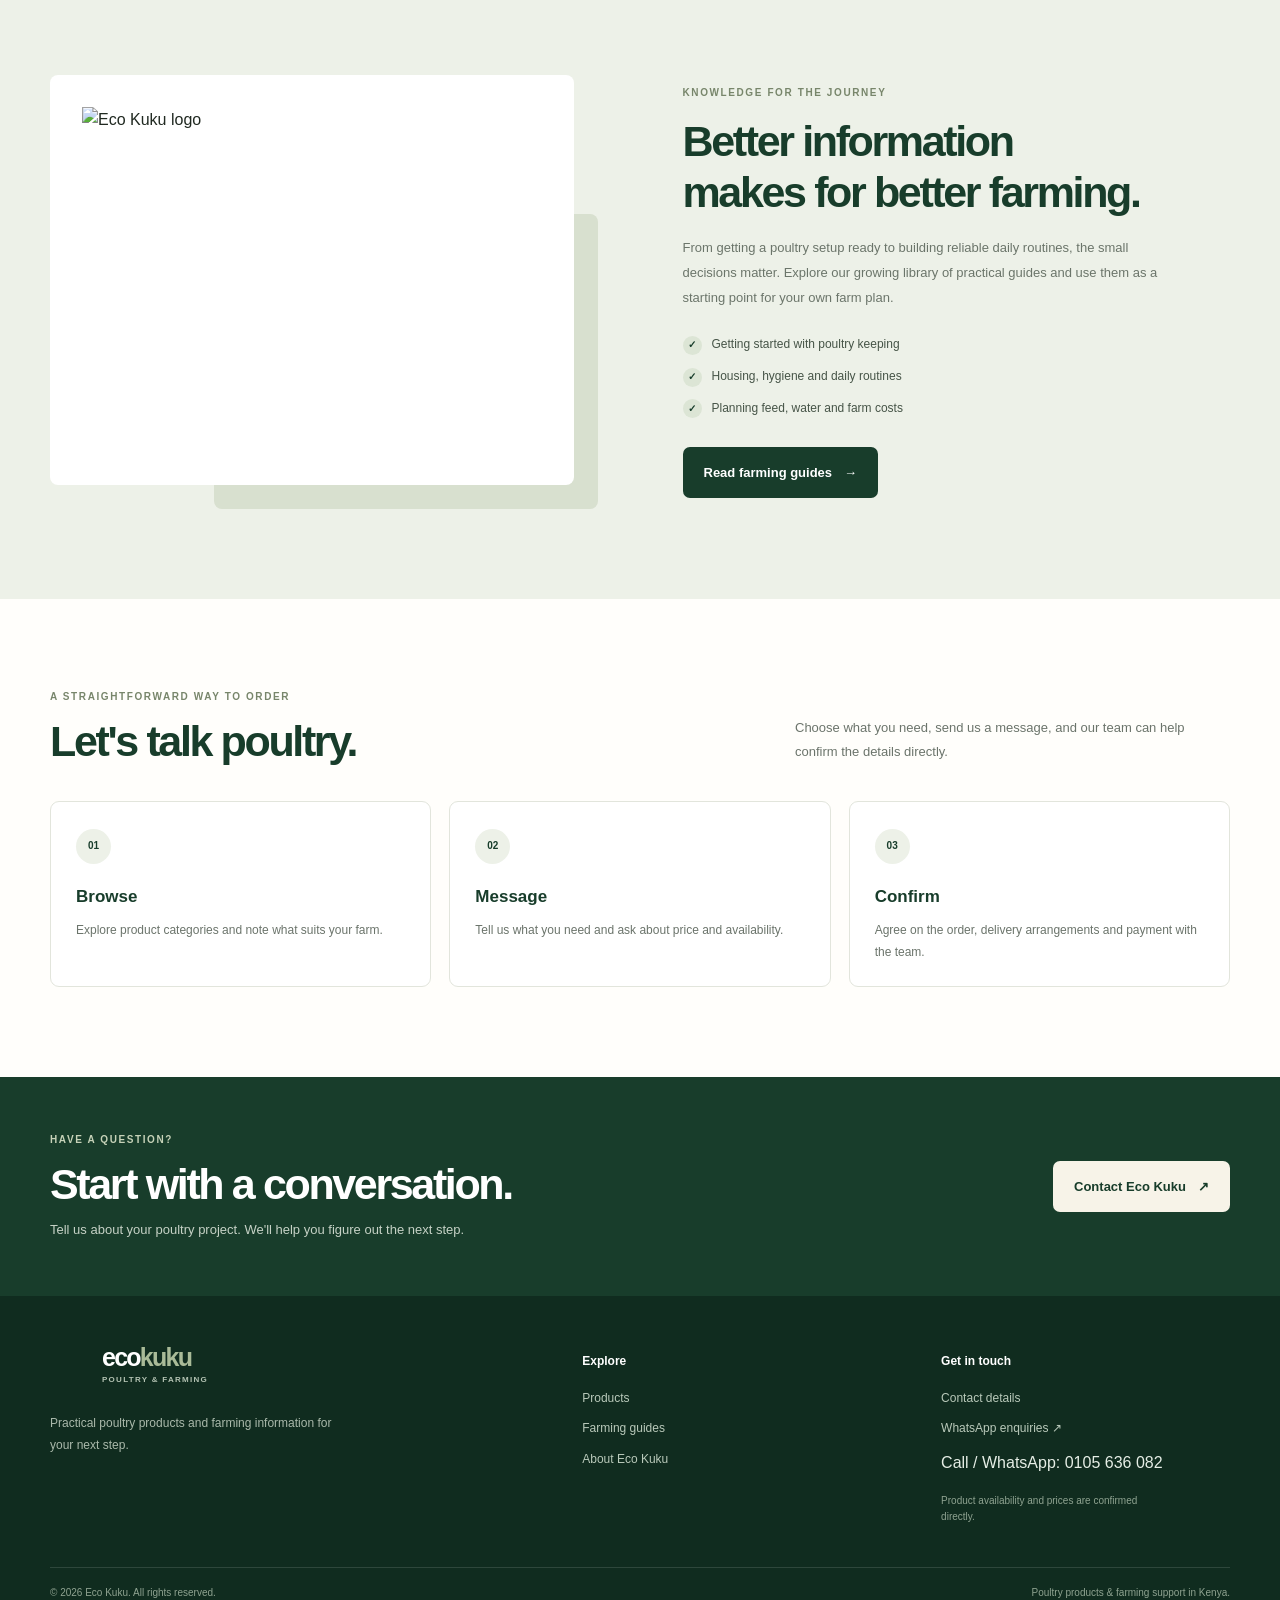
==== commit 7eb80804: "Move referral programme promo to top of homepage" ====
--- a/index.html
+++ b/index.html
@@ -32,6 +32,12 @@
   </div>
 </header>
 <main id="main">
+  <section class="rewards-promo" style="background:#123d2d;color:#fff;padding:16px 0;margin:0;">
+    <div class="wrap" style="display:flex;flex-wrap:wrap;gap:12px 22px;align-items:center;justify-content:space-between;">
+      <p style="margin:0;color:#fff;font-size:15px;font-weight:700;">Join Eco Kuku Rewards — refer friends and track your referrals.</p>
+      <a href="rewards.html" style="display:inline-flex;align-items:center;justify-content:center;padding:11px 18px;border-radius:7px;background:#c8edcf;color:#123d2d;font-weight:800;font-size:14px;text-decoration:none;">Explore the programme →</a>
+    </div>
+  </section>
   <section class="hero">
     <div class="wrap hero-layout">
       <div class="hero-copy">
@@ -48,12 +54,6 @@
       </div>
     </div>
     <div class="hero-bottom" aria-hidden="true"><div class="wrap hero-bottom-inner"><span>BETTER FARMING BEGINS WITH THE BASICS</span><span>01 — PRODUCTS</span><span>02 — KNOWLEDGE</span><span>03 — PERSONAL SUPPORT</span></div></div>
-  </section>
-  <section class="rewards-promo" style="background:#123d2d;color:#fff;padding:58px 0;margin:0;">
-    <div class="wrap" style="display:grid;grid-template-columns:1fr auto;gap:28px;align-items:center;">
-      <div><p style="color:#b8d8b9;font-size:11px;font-weight:800;letter-spacing:.16em;margin:0 0 10px;">ECO KUKU REWARDS</p><h2 style="font-size:clamp(30px,4vw,48px);line-height:1.08;letter-spacing:-.05em;margin:0 0 12px;color:#fff;">Your referral journey starts here.</h2><p style="max-width:620px;color:#e0ebe1;margin:0;">Explore the Eco Kuku referral programme and learn how member accounts and referral tracking are designed.</p></div>
-      <a href="rewards.html" style="display:inline-flex;align-items:center;justify-content:center;min-width:260px;padding:22px 28px;border-radius:9px;background:#c8edcf;color:#123d2d;font-weight:900;font-size:16px;text-align:center;box-shadow:0 12px 30px #071d1233;">GO TO MY DASHBOARD&nbsp; →</a>
-    </div>
   </section>
   <section class="trust-strip"><div class="wrap trust-grid"><div><span class="trust-icon">↗</span><span><strong>Direct enquiries</strong><small>Talk to us on WhatsApp</small></span></div><div><span class="trust-icon">◎</span><span><strong>Practical information</strong><small>Useful guides for poultry keepers</small></span></div><div><span class="trust-icon">⌂</span><span><strong>Kenyan farming context</strong><small>Ask us about your needs</small></span></div></div></section>
   <section class="section" id="categories"><div class="wrap">
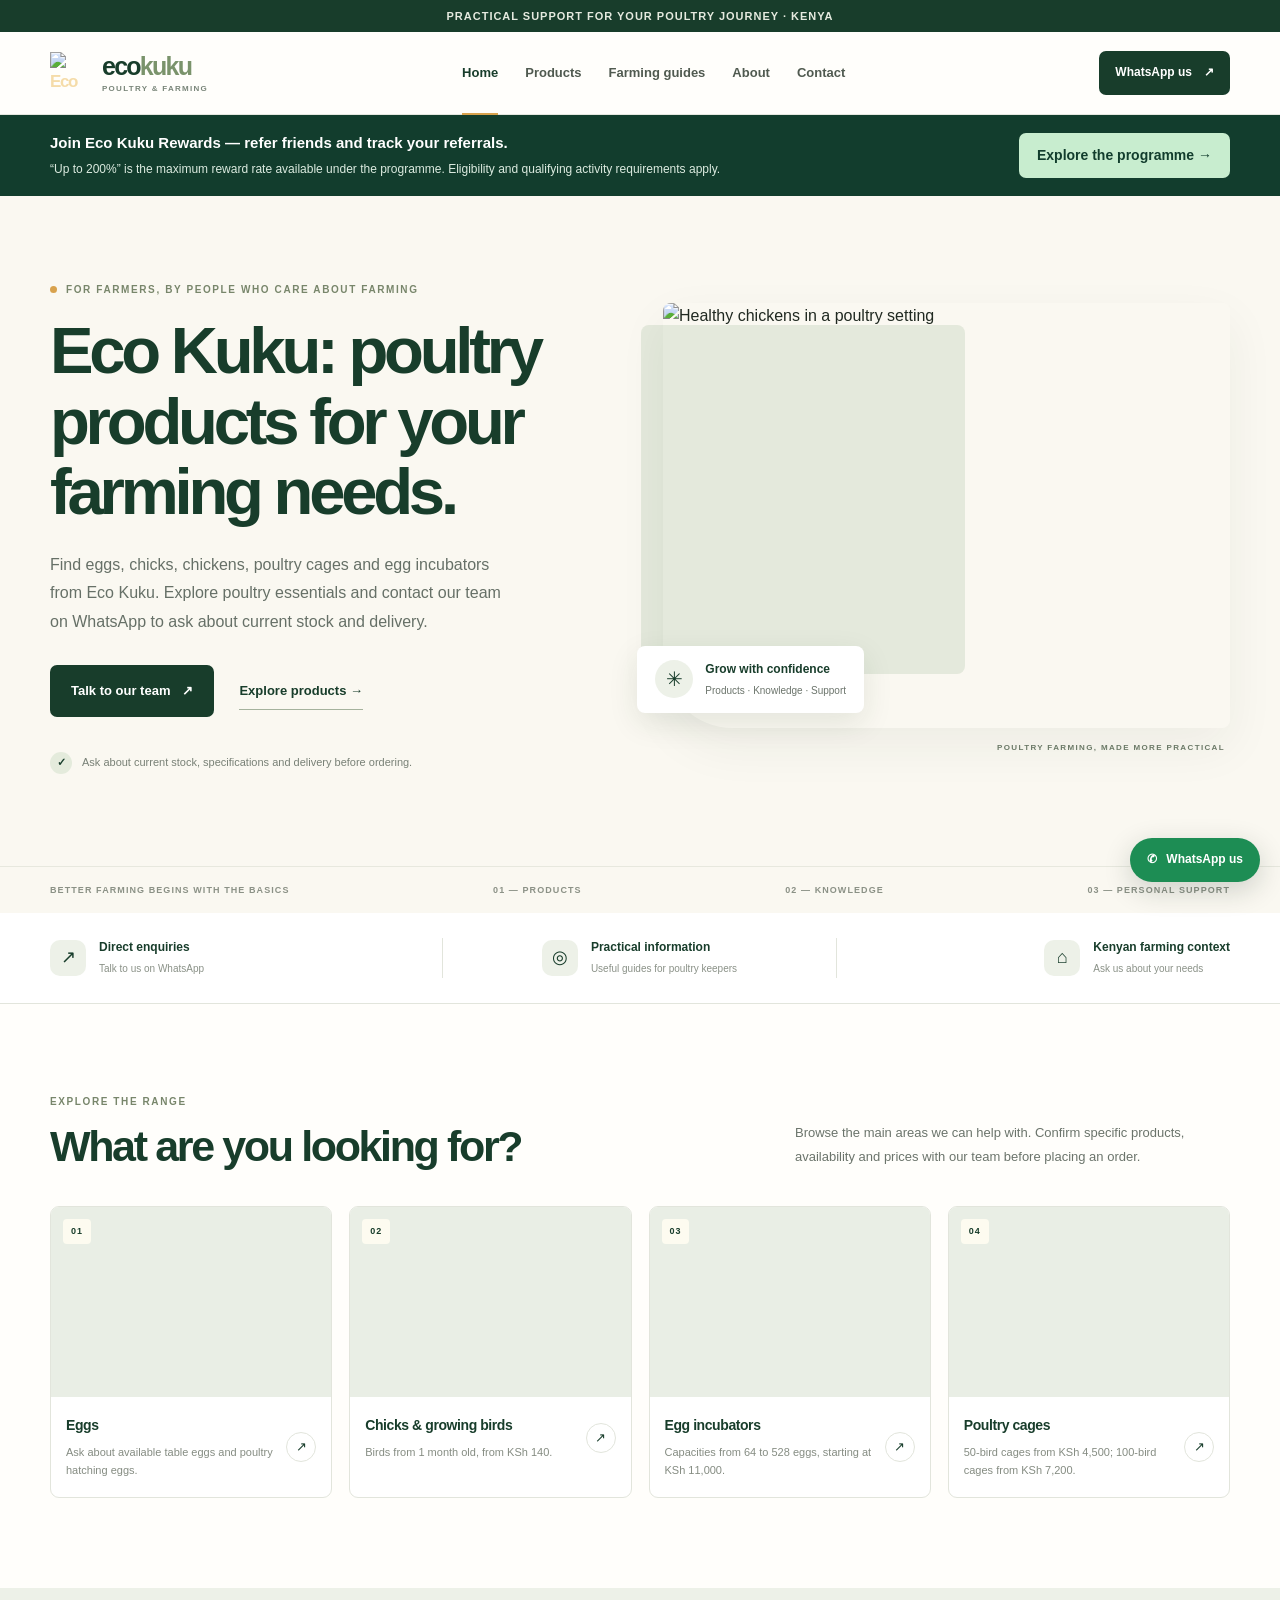
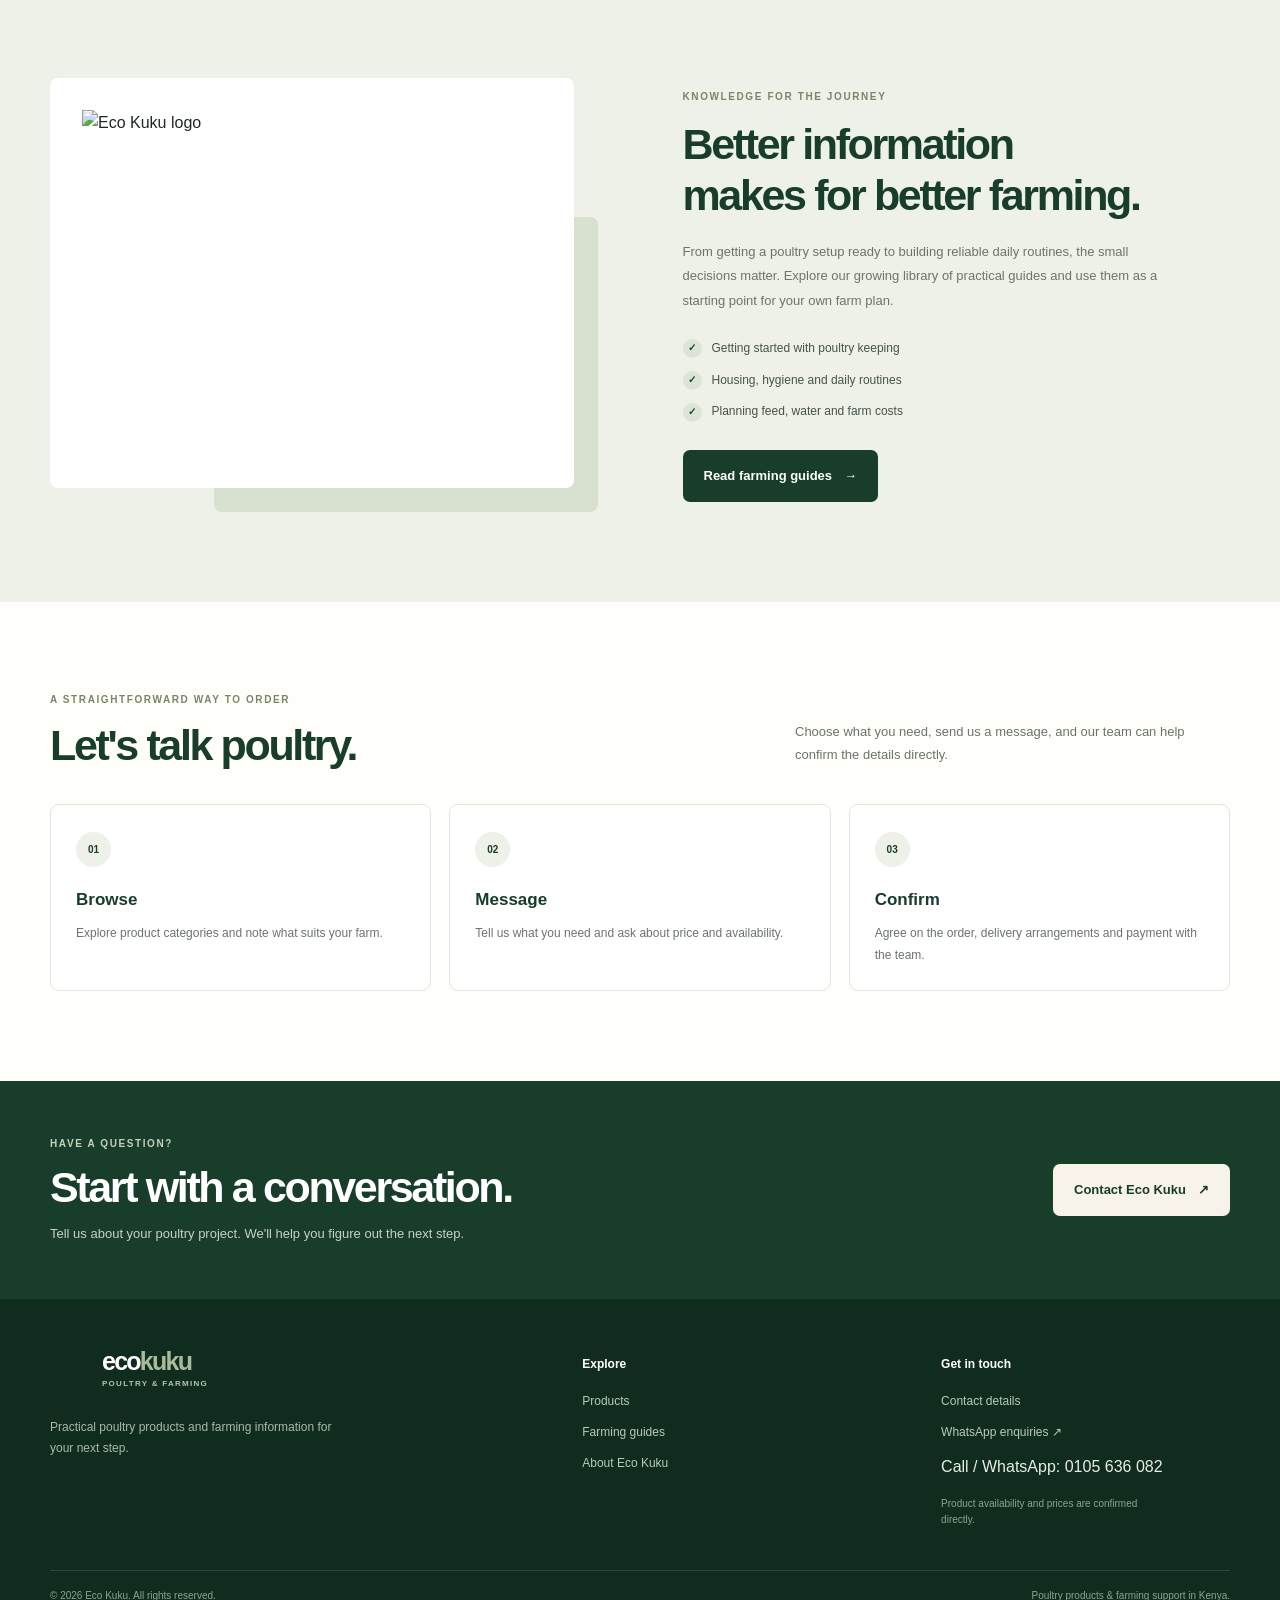
==== commit 68de48ae: "Clarify maximum referral reward rate on homepage" ====
--- a/index.html
+++ b/index.html
@@ -34,7 +34,7 @@
 <main id="main">
   <section class="rewards-promo" style="background:#123d2d;color:#fff;padding:16px 0;margin:0;">
     <div class="wrap" style="display:flex;flex-wrap:wrap;gap:12px 22px;align-items:center;justify-content:space-between;">
-      <p style="margin:0;color:#fff;font-size:15px;font-weight:700;">Join Eco Kuku Rewards — refer friends and track your referrals.</p>
+      <div><p style="margin:0 0 4px;color:#fff;font-size:15px;font-weight:800;">Join Eco Kuku Rewards — refer friends and track your referrals.</p><p style="margin:0;color:#dcebe0;font-size:12px;">“Up to 200%” is the maximum reward rate available under the programme. Eligibility and qualifying activity requirements apply.</p></div>
       <a href="rewards.html" style="display:inline-flex;align-items:center;justify-content:center;padding:11px 18px;border-radius:7px;background:#c8edcf;color:#123d2d;font-weight:800;font-size:14px;text-decoration:none;">Explore the programme →</a>
     </div>
   </section>
